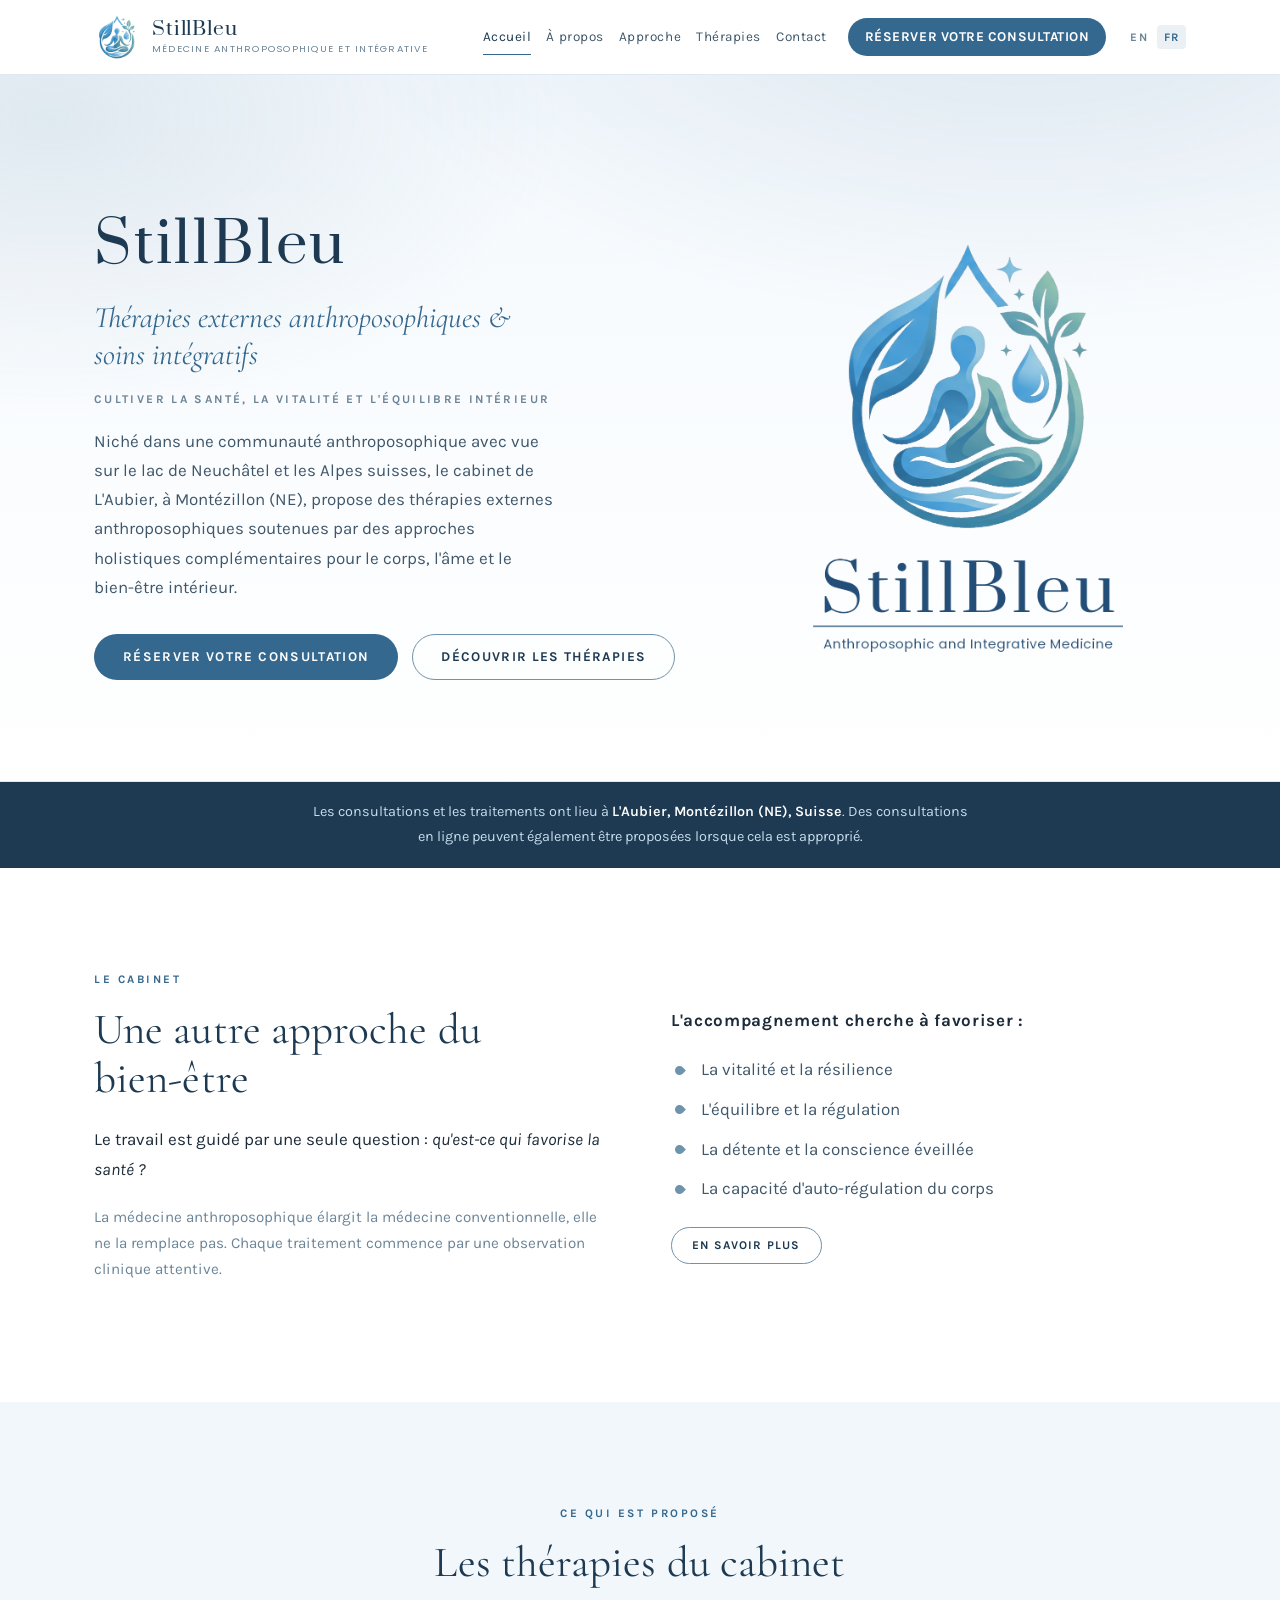
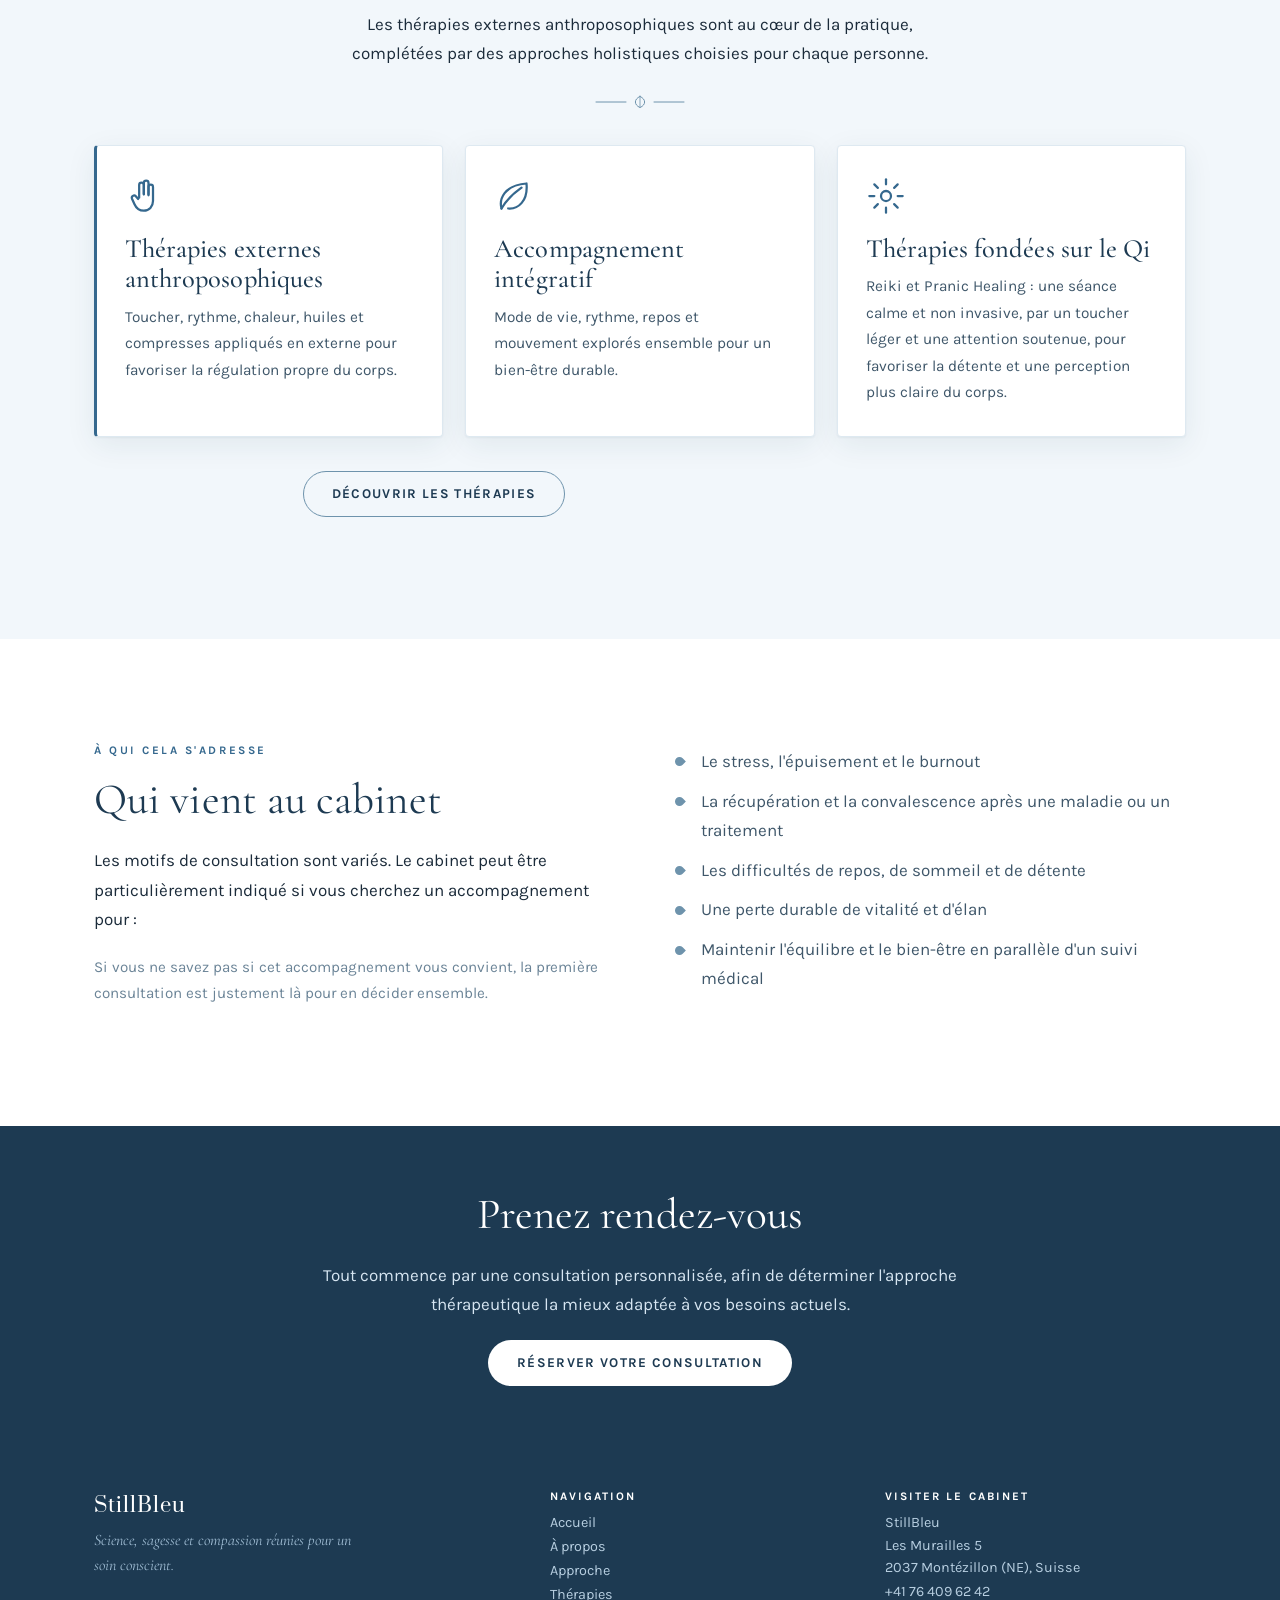
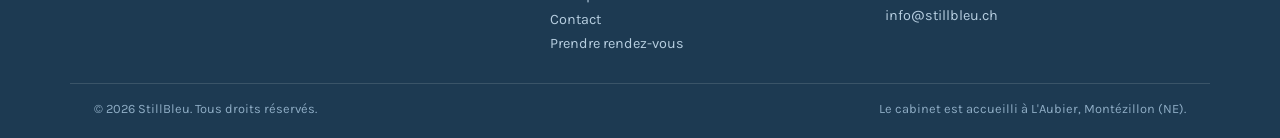
==== index.html @ 14e55d72 "StillBleu clinic website Static site for the practice at StillBleu, Montézillon (NE): plain HTML, on" ====
<!doctype html>
<html lang="en">
<head>
<meta charset="utf-8">
<meta name="viewport" content="width=device-width, initial-scale=1">
<title data-i18n="home.title">StillBleu — Anthroposophic and Integrative Medicine, L'Aubier</title>
<meta name="description" data-i18n-attr="content:home.desc" content="A clinic at L'Aubier, Montézillon (NE), offering anthroposophic external therapies complemented by selected holistic and integrative approaches to support balance, vitality and well-being.">
<meta name="theme-color" content="#1D3A52">
<meta property="og:title" content="StillBleu — Anthroposophic and Integrative Medicine, L'Aubier">
<meta property="og:description" content="A clinic at L'Aubier, Montézillon (NE), offering anthroposophic external therapies complemented by selected holistic and integrative approaches to support balance, vitality and well-being.">
<meta property="og:type" content="website">
<link rel="icon" href="assets/img/favicon-64.png" type="image/png">
<link rel="apple-touch-icon" href="assets/img/apple-touch-icon.png">
<link rel="preconnect" href="https://fonts.googleapis.com">
<link rel="preconnect" href="https://fonts.gstatic.com" crossorigin>
<link href="https://fonts.googleapis.com/css2?family=Prata&family=Poppins:wght@400;500&family=Cormorant+Garamond:ital,wght@0,300;0,400;0,500;0,600;1,400&family=Karla:wght@400;500;700&display=swap" rel="stylesheet">
<link rel="stylesheet" href="assets/css/style.css">
<script src="assets/js/i18n.js"></script>
<style>html.lang-pending body{visibility:hidden}</style>
<script>
(function(){var h=document.documentElement;h.classList.add('lang-pending');
setTimeout(function(){h.classList.remove('lang-pending');},700);})();
</script>
<noscript><style>.reveal{opacity:1;transform:none}html.lang-pending body{visibility:visible}</style></noscript>
</head>
<body>
<a class="skip" href="#main" data-i18n="skip">Skip to content</a>
<header class="site-header">
  <div class="wrap header-inner">
    <a class="brand" href="index.html">
      <img class="brand-mark logo" src="assets/img/logo-mark.png" width="52" height="52" alt="" loading="eager">
      <span class="brand-text">
        <span class="brand-name">StillBleu</span>
        <span class="brand-sub" data-i18n="brand.sub">Anthroposophic and Integrative Medicine</span>
      </span>
    </a>
    <button class="nav-toggle" type="button" aria-expanded="false" aria-controls="nav" aria-label="Menu">
      <svg class="" viewBox="0 0 24 24" fill="none" stroke="currentColor" stroke-width="1.35" stroke-linecap="round" stroke-linejoin="round" aria-hidden="true" width="22" height="22"><path d="M4 7h16"/><path d="M4 12h16"/><path d="M4 17h16"/></svg>
    </button>
    <nav class="nav" id="nav">
      <a href="index.html" aria-current="page" data-i18n="nav.home">Home</a><a href="about.html" data-i18n="nav.about">About</a><a href="approach.html" data-i18n="nav.approach">Approach</a><a href="therapies.html" data-i18n="nav.therapies">Therapies</a><a href="contact.html" data-i18n="nav.contact">Contact</a>
      <a class="btn btn-primary btn-sm header-cta" href="booking.html" data-i18n="cta.book">Book your consultation</a>
      <div class="langs"><button class="lang-btn" type="button" data-lang="en" aria-pressed="true">EN</button><button class="lang-btn" type="button" data-lang="fr" aria-pressed="false">FR</button></div>
    </nav>
  </div>
</header>
<main id="main">
<section class="hero">
  <div class="wrap hero-grid">
    <div>
      <h1>StillBleu</h1>
      <p class="hero-sub" data-i18n="hero.sub">Anthroposophic External Therapies & Integrative Healing</p>
      <p class="hero-tag" data-i18n="hero.tag">Cultivating health, vitality & inner balance</p>
      <p class="lead" data-i18n="hero.text">Nestled in an anthroposophic community with a view over Lake Neuchâtel and the Swiss Alps, the clinic at L'Aubier in Montézillon (NE) offers anthroposophic external therapies supported by complementary holistic approaches for body, mind and inner well-being.</p>
      <div class="hero-actions">
        <a class="btn btn-primary" href="booking.html" data-i18n="cta.book">Book your consultation</a>
        <a class="btn btn-ghost" href="therapies.html" data-i18n="cta.therapies">Explore the Therapies</a>
      </div>
    </div>
    <div><img class="hero-emblem" src="assets/img/logo-full.png" width="778" height="1009" alt="StillBleu — Anthroposophic and Integrative Medicine" loading="eager"></div>
  </div>
</section>

<div class="locbar"><div class="wrap"><p data-i18n="loc.text">Consultations and treatments take place at <strong>L'Aubier, Montézillon (NE), Switzerland</strong>. Online consultations may also be available where appropriate.</p></div></div>

<section>
  <div class="wrap split">
    <div>
      <p class="eyebrow" data-i18n="core.eyebrow">The practice</p>
      <h2 data-i18n="core.head">A Different Approach to Well-being</h2>
      <p data-i18n="core.lead">The practice is guided by a single question: <em>What supports health?</em></p>
      <p style="color:var(--ink-mute);font-size:.95rem" data-i18n="core.note">Anthroposophic medicine extends conventional medicine rather than replacing it. Every treatment begins from careful clinical observation.</p>
    </div>
    <div>
      <p style="font-weight:700;letter-spacing:.04em" data-i18n="core.sub">The work aims to support:</p>
      <ul class="ticklist" data-i18n-list="core.items"><li>Vitality and resilience</li><li>Balance and regulation</li><li>Relaxation and conscious awareness</li><li>The body's capacity for self-regulation</li></ul>
      <a class="btn btn-ghost btn-sm" href="approach.html" data-i18n="cta.more">Learn more</a>
    </div>
  </div>
</section>

<section class="sec-alt">
  <div class="wrap">
    <div class="center" style="max-width:640px;margin-inline:auto">
      <p class="eyebrow" data-i18n="serv.eyebrow">What is offered</p>
      <h2 data-i18n="serv.head">Therapies at the Clinic</h2>
      <p data-i18n="serv.lead">Anthroposophic external therapies form the heart of the practice, complemented by selected holistic modalities chosen to suit each person.</p>
      <svg class="leafrule" viewBox="0 0 92 16" fill="none" stroke="currentColor" stroke-width="1.35" stroke-linecap="round" stroke-linejoin="round" aria-hidden="true" ><path d="M2 8h30" stroke-width="1"/><path d="M60 8H90" stroke-width="1"/><path d="M46 2.4c3.2 1.5 4.6 3.6 4.6 5.6 0 2-1.4 4.1-4.6 5.6-3.2-1.5-4.6-3.6-4.6-5.6 0-2 1.4-4.1 4.6-5.6Z" stroke-width="1"/><path d="M46 3.2v9.6" stroke-width=".8"/></svg>
    </div>
    <div class="grid grid-3"><article class="card lead-card reveal">
        <svg class="card-icon" viewBox="0 0 24 24" fill="none" stroke="currentColor" stroke-width="1.35" stroke-linecap="round" stroke-linejoin="round" aria-hidden="true" ><path d="M8.5 13V5.4a1.4 1.4 0 0 1 2.8 0V11"/><path d="M11.3 11V4.2a1.4 1.4 0 0 1 2.8 0V11"/><path d="M14.1 11.6V6.6a1.35 1.35 0 0 1 2.7 0V15c0 3.3-2.3 5.8-5.5 5.8-3 0-4.6-1.7-5.6-3.9l-1.5-3.3a1.4 1.4 0 0 1 2.3-1.5l1.4 1.7"/></svg>
        <h3 data-i18n="serv.1.h">Anthroposophic External Therapies</h3>
        <p data-i18n="serv.1.p">Touch, rhythm, warmth, oils and compresses applied externally to support the body's own regulation.</p>
      </article><article class="card reveal">
        <svg class="card-icon" viewBox="0 0 24 24" fill="none" stroke="currentColor" stroke-width="1.35" stroke-linecap="round" stroke-linejoin="round" aria-hidden="true" ><path d="M4.5 19.5C3 14 6 5.5 19.5 4.5c1 10.5-5 15.5-11 15"/><path d="M4.5 19.5c3.5-6 7-9 12-12.5"/></svg>
        <h3 data-i18n="serv.6.h">Integrative Guidance</h3>
        <p data-i18n="serv.6.p">Lifestyle, rhythm, rest and movement explored together for sustainable well-being.</p>
      </article><article class="card reveal">
        <svg class="card-icon" viewBox="0 0 24 24" fill="none" stroke="currentColor" stroke-width="1.35" stroke-linecap="round" stroke-linejoin="round" aria-hidden="true" ><circle cx="12" cy="12" r="3"/><path d="M12 2v3"/><path d="M12 19v3"/><path d="M2 12h3"/><path d="M19 12h3"/><path d="m5 5 2.1 2.1"/><path d="m16.9 16.9 2.1 2.1"/><path d="m19 5-2.1 2.1"/><path d="m7.1 16.9-2.1 2.1"/></svg>
        <h3 data-i18n="serv.5.h">Qi-Based Therapies</h3>
        <p data-i18n="serv.5.p">Reiki and Pranic Healing: a quiet, non-invasive session using light touch and focused attention, to encourage relaxation and a clearer sense of the body.</p>
      </article></div>
    <p class="center" style="margin-top:34px"><a class="btn btn-ghost" href="therapies.html" data-i18n="cta.therapies">Explore the Therapies</a></p>
  </div>
</section>

<section>
  <div class="wrap split">
    <div>
      <p class="eyebrow" data-i18n="who.eyebrow">Who it is for</p>
      <h2 data-i18n="who.head">Who Comes to the Clinic</h2>
      <p data-i18n="who.lead">People arrive for many different reasons. The clinic may be particularly relevant if you are looking for support with:</p>
      <p style="color:var(--ink-mute);font-size:.95rem" data-i18n="who.note">If you are unsure whether this is the right place for you, a first consultation is where that question gets answered.</p>
    </div>
    <div><ul class="ticklist" data-i18n-list="who.items"><li>Stress, exhaustion and burnout</li><li>Recovery and convalescence after illness or treatment</li><li>Difficulty finding rest, sleep and relaxation</li><li>A lasting loss of vitality or drive</li><li>Keeping balance and well-being alongside ongoing medical care</li></ul></div>
  </div>
</section>

<section class="sec-deep">
  <div class="wrap narrow center">
    
    <h2 data-i18n="bcta.head">Book Your Appointment</h2>
    <p data-i18n="bcta.text">Begin with a personalized consultation to explore which therapeutic approach may best support your current needs.</p>
    <p style="margin-top:1.3rem;margin-bottom:0"><a class="btn btn-light" href="booking.html" data-i18n="cta.book">Book your consultation</a></p>
  </div>
</section>
</main>
<footer class="site-footer">
  <div class="wrap footer-grid">
    <div>
      <div class="footer-brand">StillBleu</div>
      <p class="footer-quote" data-i18n="foot.quote">Integrating science, wisdom and compassion for conscious care.</p>
    </div>
    <div>
      <h4 data-i18n="foot.nav">Navigation</h4>
      <ul><li><a href="index.html" data-i18n="nav.home">Home</a></li><li><a href="about.html" data-i18n="nav.about">About</a></li><li><a href="approach.html" data-i18n="nav.approach">Approach</a></li><li><a href="therapies.html" data-i18n="nav.therapies">Therapies</a></li><li><a href="contact.html" data-i18n="nav.contact">Contact</a></li><li><a href="booking.html" data-i18n="nav.book">Book an Appointment</a></li></ul>
    </div>
    <div>
      <h4 data-i18n="foot.visit">Visit the clinic</h4>
      <ul>
        <li data-i18n="foot.addr">StillBleu<br>Les Murailles 5<br>2037 Montézillon (NE), Switzerland</li>
        <li><a href="tel:+41764096242">+41 76 409 62 42</a></li>
        <li><a href="mailto:info@stillbleu.ch">info@stillbleu.ch</a></li>
      </ul>
    </div>
  </div>
  <div class="wrap footer-bottom">
    <span>© 2026 StillBleu. <span data-i18n="foot.rights">All rights reserved.</span></span>
    <span data-i18n="foot.hosted">The clinic is hosted at L'Aubier, Montézillon (NE).</span>
  </div>
</footer>

<script src="assets/js/main.js"></script>
</body>
</html>
---- assets/css/style.css ----
/* ==========================================================================
   StillBleu — Anthroposophic External Therapies, L'Aubier
   Static site stylesheet
   ========================================================================== */

:root {
  /* palette from the StillBleu logo: white ground, denim blue, navy */
  --bg:        #FFFFFF;
  --bg-alt:    #F2F7FB;
  --surface:   #FFFFFF;
  --ink:       #1B2B3A;
  --ink-soft:  #3F576A;
  --ink-mute:  #6B8497;
  --green:     #35688E;
  --green-dk:  #1D3A52;
  --sage:      #6E93AC;
  --sage-lt:   #D3E1EB;
  --terra:     #35688E;
  --terra-lt:  #CBDDEA;
  --gold:      #4F87B0;
  --line:      #DEE9F1;

  --wordmark: "Prata", "Cormorant Garamond", Georgia, serif;
  --brandsans: "Poppins", "Karla", -apple-system, "Segoe UI", Helvetica, Arial, sans-serif;
  --serif: "Cormorant Garamond", "Iowan Old Style", Georgia, "Times New Roman", serif;
  --sans:  "Karla", -apple-system, BlinkMacSystemFont, "Segoe UI", Helvetica, Arial, sans-serif;

  --wrap: 1140px;
  --narrow: 760px;
  --r: 4px;
  --shadow: 0 1px 2px rgba(29,58,82,.05), 0 8px 30px rgba(29,58,82,.08);
}

*, *::before, *::after { box-sizing: border-box; }

html { scroll-behavior: smooth; -webkit-text-size-adjust: 100%; }

body {
  margin: 0;
  background: var(--bg);
  color: var(--ink);
  font-family: var(--sans);
  font-size: 17px;
  line-height: 1.72;
  font-weight: 400;
  -webkit-font-smoothing: antialiased;
}

img, svg { max-width: 100%; height: auto; display: block; }

a { color: var(--green); text-decoration-color: var(--sage-lt); text-underline-offset: 3px; }
a:hover { color: var(--terra); }

h1, h2, h3, h4 {
  font-family: var(--serif);
  font-weight: 500;
  color: var(--green-dk);
  line-height: 1.15;
  margin: 0 0 .5em;
  letter-spacing: .002em;
}
h1 { font-size: clamp(2.6rem, 6vw, 4.2rem); font-weight: 400; }
h2 { font-size: clamp(1.9rem, 3.6vw, 2.7rem); font-weight: 400; }
h3 { font-size: clamp(1.35rem, 2.2vw, 1.65rem); }
h4 { font-size: 1.15rem; }
p  { margin: 0 0 1.15em; max-width: 68ch; }

.wrap   { width: 100%; max-width: var(--wrap); margin-inline: auto; padding-inline: 24px; }
.narrow { max-width: var(--narrow); }
.center { text-align: center; }
.center p, .center h2, .center h1 { margin-inline: auto; }

section { padding: clamp(56px, 8vw, 104px) 0; }
.sec-alt  { background: var(--bg-alt); }
.sec-deep { background: #1D3A52; color: #D7E6F2; padding: clamp(40px, 5vw, 64px) 0; }
.sec-deep .btn-light { color: var(--green-dk); }
.sec-deep .btn-light:hover { color: var(--green-dk); }
.sec-deep h2, .sec-deep h3 { color: #FFFFFF; }
.sec-deep a { color: var(--terra-lt); }

/* ---------- eyebrow + divider ---------------------------------------- */
.eyebrow {
  font-family: var(--sans);
  font-size: .72rem;
  letter-spacing: .22em;
  text-transform: uppercase;
  color: var(--terra);
  font-weight: 700;
  margin: 0 0 .9rem;
}
.sec-deep .eyebrow { color: var(--terra-lt); }

/* the medical role line under the name on the About page */
.about-role {
  font-family: var(--sans);
  font-size: .82rem;
  letter-spacing: .14em;
  text-transform: uppercase;
  color: var(--gold);
  font-weight: 700;
  margin: 0 0 1.4rem;
}

.leafrule { display: block; width: 92px; margin: 1.6rem auto 2.2rem; color: var(--sage); }
.leafrule.left { margin-inline: 0; }

/* ---------- header ---------------------------------------------------- */
.site-header {
  position: sticky; top: 0; z-index: 60;
  background: rgba(255,255,255,.93);
  backdrop-filter: saturate(150%) blur(10px);
  border-bottom: 1px solid var(--line);
}
.header-inner {
  display: flex; align-items: center; gap: 20px;
  min-height: 74px;
}
.brand { display: flex; align-items: center; gap: 12px; text-decoration: none; margin-right: auto; }
.brand-mark { width: 46px; height: 46px; flex: none; }
.brand-text  { display: flex; flex-direction: column; line-height: 1.1; }
.brand-name  { font-family: var(--wordmark); font-size: 1.2rem; font-weight: 400;
               letter-spacing: .045em; color: var(--green-dk); }
.brand-sub   { font-family: var(--brandsans); font-size: .6rem; letter-spacing: .13em; text-transform: uppercase; color: var(--ink-mute); margin-top: 4px; }

.nav { display: flex; align-items: center; gap: 15px; }
.nav a {
  font-size: .87rem; letter-spacing: .04em; color: var(--ink-soft);
  text-decoration: none; padding: 6px 0; position: relative;
}
.nav a::after {
  content: ""; position: absolute; left: 0; right: 0; bottom: 0; height: 1px;
  background: var(--terra); transform: scaleX(0); transition: transform .25s ease;
}
.nav a:hover::after, .nav a[aria-current="page"]::after { transform: scaleX(1); }
.nav a[aria-current="page"] { color: var(--green-dk); }

.langs { display: flex; align-items: center; gap: 2px; margin-left: 4px; }
.lang-btn {
  border: 0; background: none; cursor: pointer;
  font-family: var(--sans); font-size: .72rem; letter-spacing: .1em; font-weight: 700;
  color: var(--ink-mute); padding: 5px 7px; border-radius: var(--r);
}
.lang-btn:hover { color: var(--green); background: var(--bg-alt); }
.lang-btn[aria-pressed="true"] { color: var(--terra); background: rgba(53,104,142,.10); }

.nav-toggle {
  display: none; border: 1px solid var(--line); background: var(--surface);
  border-radius: var(--r); padding: 9px 11px; cursor: pointer; color: var(--green-dk);
}

/* ---------- buttons --------------------------------------------------- */
.btn {
  white-space: nowrap;
  display: inline-flex; align-items: center; justify-content: center; gap: 9px;
  font-family: var(--sans); font-size: .84rem; font-weight: 700;
  letter-spacing: .1em; text-transform: uppercase;
  padding: 14px 28px; border-radius: 999px; border: 1px solid transparent;
  text-decoration: none; cursor: pointer; transition: all .22s ease; line-height: 1.2;
}
.btn-primary { background: var(--terra); color: #FFFFFF; }
.btn-primary:hover { background: #2A5474; color: #fff; transform: translateY(-1px); }
.btn-ghost { border-color: var(--sage); color: var(--green-dk); background: transparent; }
.btn-ghost:hover { background: var(--sage-lt); color: var(--green-dk); }
.btn-light { background: #FFFFFF; color: var(--green-dk); }
.btn-light:hover { background: #E3EEF6; }
.btn-sm { padding: 10px 20px; font-size: .74rem; }
.header-cta { margin-left: 4px; padding: 10px 17px; font-size: .7rem; letter-spacing: .07em; }

/* ---------- hero ------------------------------------------------------ */
.hero {
  position: relative; overflow: hidden;
  padding: clamp(70px, 11vw, 140px) 0 clamp(56px, 8vw, 104px);
  background:
    radial-gradient(1080px 540px at 80% -14%, rgba(53,104,142,.13), transparent 64%),
    radial-gradient(820px 480px at 4% 6%,    rgba(110,147,172,.16), transparent 62%),
    linear-gradient(180deg, #F4F9FD 0%, var(--bg) 100%);
}
.hero::after {
  content: ""; position: absolute; inset: auto 0 0 0; height: 1px; background: var(--line);
}
.hero-grid { display: grid; grid-template-columns: 1.15fr .85fr; gap: clamp(28px, 5vw, 64px); align-items: center; }
.hero h1 {
  font-family: var(--wordmark); font-weight: 400;
  font-size: clamp(2.2rem, 5vw, 3.5rem); letter-spacing: .05em;
  line-height: 1.1; margin-bottom: .42em;
}
.hero-sub {
  font-family: var(--serif); font-size: clamp(1.3rem, 2.5vw, 1.85rem);
  color: var(--terra); font-style: italic; margin: 0 0 .5em; max-width: 32ch; line-height: 1.25;
}
.hero-tag {
  font-size: .74rem; letter-spacing: .2em; text-transform: uppercase;
  color: var(--ink-mute); font-weight: 700; margin-bottom: 1.5em;
}
.hero p.lead { font-size: 1.06rem; color: var(--ink-soft); max-width: 46ch; }
.hero-actions { display: flex; flex-wrap: wrap; gap: 14px; margin-top: 2rem; }
.hero-art { color: var(--sage); opacity: .95; }

.locbar {
  background: var(--green-dk); color: #C7DCEC;
  font-size: .9rem; text-align: center; padding: 18px 0;
}
.locbar p { margin: 0; max-width: 74ch; margin-inline: auto; }
.locbar strong { color: #fff; font-weight: 600; }

/* ---------- lists ----------------------------------------------------- */
.ticklist { list-style: none; padding: 0; margin: 0 0 1.4em; max-width: 62ch; }
.ticklist li {
  position: relative; padding-left: 30px; margin-bottom: .62em; color: var(--ink-soft);
}
.ticklist li::before {
  content: ""; position: absolute; left: 4px; top: .62em;
  width: 9px; height: 9px; border-radius: 50% 0 50% 50%;
  background: var(--sage); transform: rotate(45deg);
}
.sec-deep .ticklist li { color: #C7DCEC; }
.sec-deep .ticklist li::before { background: var(--terra-lt); }

.ticklist.two { max-width: none; columns: 2; column-gap: 44px; }
@media (max-width: 700px) { .ticklist.two { columns: 1; } }

/* ---------- cards ----------------------------------------------------- */
.grid { display: grid; gap: 22px; }
.grid-3 { grid-template-columns: repeat(3, 1fr); }
.grid-2 { grid-template-columns: repeat(2, 1fr); }
@media (max-width: 900px) { .grid-3 { grid-template-columns: repeat(2, 1fr); } }
@media (max-width: 640px) { .grid-3, .grid-2 { grid-template-columns: 1fr; } }

.card {
  background: var(--surface); border: 1px solid var(--line); border-radius: var(--r);
  padding: 30px 28px; box-shadow: var(--shadow); transition: transform .22s ease, box-shadow .22s ease;
}
.card:hover { transform: translateY(-3px); box-shadow: 0 2px 4px rgba(29,58,82,.05), 0 16px 40px rgba(29,58,82,.10); }
.card h3 { margin-bottom: .35em; }
.card p { font-size: .96rem; color: var(--ink-soft); margin-bottom: 0; }
.card-icon { width: 40px; height: 40px; color: var(--terra); margin-bottom: 18px; }
.card.lead-card { border-left: 3px solid var(--green); }

/* ---------- feature block (therapies) --------------------------------- */
.feature {
  background: var(--surface); border: 1px solid var(--line); border-radius: var(--r);
  padding: clamp(28px, 4vw, 52px); box-shadow: var(--shadow);
}
.feature + .feature { margin-top: 22px; }
.feature-head { display: flex; align-items: flex-start; gap: 18px; margin-bottom: .4em; }
.feature-head svg { width: 34px; height: 34px; flex: none; color: var(--terra); margin-top: 4px; }

.pill-row { display: flex; flex-wrap: wrap; gap: 9px; margin: 1.3rem 0 0; padding: 0; list-style: none; }
.pill-row li {
  font-size: .82rem; letter-spacing: .03em; color: var(--green-dk);
  background: var(--bg-alt); border: 1px solid var(--line);
  padding: 7px 15px; border-radius: 999px;
}

/* ---------- quote ------------------------------------------------------ */
.quote {
  font-family: var(--serif); font-size: clamp(1.4rem, 2.7vw, 2rem); font-style: italic;
  color: var(--green-dk); line-height: 1.4; border-left: 2px solid var(--terra);
  padding: .3em 0 .3em 1.1em; margin: 2.2rem 0; max-width: 34ch;
}
.sec-deep .quote { color: #EAF3FA; border-color: var(--terra-lt); }

/* ---------- definition table ------------------------------------------ */
.dl { border-top: 1px solid var(--line); margin: 1.5rem 0 0; }
.dl-row {
  display: grid; grid-template-columns: 220px 1fr; gap: 16px;
  padding: 15px 0; border-bottom: 1px solid var(--line);
}
.dl-row dt { font-weight: 700; font-size: .85rem; letter-spacing: .07em; text-transform: uppercase; color: var(--green); }
.dl-row dd { margin: 0; color: var(--ink-soft); }
@media (max-width: 620px) { .dl-row { grid-template-columns: 1fr; gap: 4px; } }
/* rows whose value is a list need the whole width */
.dl-row.dl-wide { grid-template-columns: 1fr; gap: 6px; }

.todo {
  display: inline-block; background: #F8EED6; border: 1px dashed #C6A263;
  color: #85601F; font-size: .8rem; font-weight: 700; letter-spacing: .04em;
  padding: 2px 9px; border-radius: 3px;
}

/* ---------- steps ------------------------------------------------------ */
.steps { list-style: none; counter-reset: s; padding: 0; margin: 1.4rem 0 0; }
.steps li {
  counter-increment: s; position: relative; padding-left: 56px; margin-bottom: 1.15em;
  color: var(--ink-soft);
}
.steps li::before {
  content: counter(s); position: absolute; left: 0; top: -2px;
  width: 36px; height: 36px; border-radius: 50%;
  background: var(--sage-lt); color: var(--green-dk);
  font-family: var(--serif); font-size: 1.15rem;
  display: flex; align-items: center; justify-content: center;
}

/* ---------- form ------------------------------------------------------- */
.formcard {
  background: var(--surface); border: 1px solid var(--line); border-radius: var(--r);
  padding: clamp(26px, 4vw, 48px); box-shadow: var(--shadow);
}
.field { margin-bottom: 20px; }
.field-row { display: grid; grid-template-columns: 1fr 1fr; gap: 20px; }
@media (max-width: 620px) { .field-row { grid-template-columns: 1fr; gap: 0; } }
label {
  display: block; font-size: .78rem; font-weight: 700; letter-spacing: .09em;
  text-transform: uppercase; color: var(--green); margin-bottom: 7px;
}
input[type=text], input[type=email], input[type=tel], input[type=date], input[type=time],
select, textarea {
  width: 100%; font-family: var(--sans); font-size: 1rem; color: var(--ink);
  background: var(--bg); border: 1px solid var(--line); border-radius: var(--r);
  padding: 12px 14px; transition: border-color .18s ease, box-shadow .18s ease;
}
input:focus, select:focus, textarea:focus {
  outline: none; border-color: var(--sage);
  box-shadow: 0 0 0 3px rgba(53,104,142,.22); background: #fff;
}
textarea { min-height: 130px; resize: vertical; }
.check { display: flex; gap: 11px; align-items: flex-start; margin: 22px 0; }
.check input { margin-top: 5px; width: 17px; height: 17px; accent-color: var(--terra); flex: none; }
.check label { text-transform: none; letter-spacing: 0; font-weight: 400; font-size: .93rem; color: var(--ink-soft); margin: 0; }
.formnote {
  font-size: .88rem; color: var(--ink-mute); background: var(--bg-alt);
  border-left: 2px solid var(--sage); padding: 12px 16px; margin: 0 0 26px;
}

/* ---------- contact ---------------------------------------------------- */
.contact-grid { display: grid; grid-template-columns: 1fr 1fr; gap: clamp(28px, 5vw, 60px); align-items: start; }
@media (max-width: 860px) { .contact-grid { grid-template-columns: 1fr; } }
.contact-list { list-style: none; padding: 0; margin: 0 0 2rem; }
.contact-list li { display: flex; gap: 15px; align-items: flex-start; margin-bottom: 1.1em; }
.contact-list svg { width: 21px; height: 21px; color: var(--terra); flex: none; margin-top: 4px; }
.contact-list a { text-decoration: none; }
.map { border: 1px solid var(--line); border-radius: var(--r); overflow: hidden; box-shadow: var(--shadow); }
.map iframe { display: block; width: 100%; height: 380px; border: 0; }

/* ---------- approach diagram ------------------------------------------ */
.diagram { position: relative; width: min(460px, 88vw); aspect-ratio: 1; margin: 2.4rem auto 1.6rem; }
.ring {
  position: absolute; border-radius: 50%;
  display: flex; flex-direction: column; align-items: center; text-align: center;
}
.ring-outer { inset: 0;   background: #fff;          border: 1px solid var(--sage);  justify-content: flex-start; padding-top: 4.5%; }
.ring-mid   { inset: 14%; background: var(--bg-alt); border: 1px solid var(--line);  justify-content: flex-start; padding: 5% 8% 0; }
.ring-core  { inset: 28%; background: var(--green-dk); color: #fff; justify-content: center; padding: 0 8%; }
.ring-label {
  font-family: var(--sans); font-weight: 700; text-transform: uppercase;
  font-size: clamp(.55rem, 1.6vw, .7rem); letter-spacing: .13em; line-height: 1.5;
}
.ring-outer > .ring-label { color: var(--green); }
.ring-mid   > .ring-label { color: var(--ink-mute); }
.ring-core  > span { font-family: var(--serif); font-size: clamp(.82rem, 2.1vw, 1.02rem); line-height: 1.28; }
.diagram-note { max-width: 56ch; margin-inline: auto; color: var(--ink-soft); }

/* ---------- footer ----------------------------------------------------- */
.site-footer { background: var(--green-dk); color: #B7CEE0; padding: 40px 0 20px; font-size: .9rem; line-height: 1.55; }
.footer-grid { display: grid; grid-template-columns: 1.4fr 1fr 1fr; gap: 34px; }
@media (max-width: 760px) { .footer-grid { grid-template-columns: 1fr; gap: 22px; } }
.site-footer h4 {
  color: #FFFFFF; font-family: var(--sans); font-size: .72rem; font-weight: 700;
  letter-spacing: .18em; text-transform: uppercase; margin-bottom: .75em;
}
.site-footer a { color: #B7CEE0; text-decoration: none; }
.site-footer a:hover { color: #fff; }
.site-footer ul { list-style: none; padding: 0; margin: 0; }
.site-footer li { margin-bottom: .12em; }
.footer-brand { font-family: var(--wordmark); font-size: 1.26rem; letter-spacing: .05em;
                color: #FFFFFF; margin-bottom: .3em; }
.footer-quote { font-family: var(--serif); font-style: italic; font-size: 1rem; color: #9DBAD1; max-width: 40ch; margin: 0; }
.footer-bottom {
  border-top: 1px solid rgba(255,255,255,.13); margin-top: 26px; padding-top: 15px;
  display: flex; flex-wrap: wrap; gap: 12px; justify-content: space-between;
  font-size: .8rem; color: #8FADC5;
}

/* ---------- page head -------------------------------------------------- */
.pagehead {
  padding: clamp(48px, 7vw, 92px) 0 clamp(34px, 5vw, 58px);
  background:
    radial-gradient(760px 320px at 84% -30%, rgba(53,104,142,.11), transparent 62%),
    radial-gradient(560px 280px at 2% -10%, rgba(110,147,172,.15), transparent 60%),
    linear-gradient(180deg, #F4F9FD, var(--bg));
  border-bottom: 1px solid var(--line);
}
.pagehead p.lead { font-size: 1.08rem; color: var(--ink-soft); max-width: 58ch; }

/* ---------- misc ------------------------------------------------------- */
.skip {
  position: absolute; left: -9999px; top: 0; background: var(--green-dk); color: #fff;
  padding: 10px 18px; z-index: 100;
}
.skip:focus { left: 12px; top: 12px; }

.split { display: grid; grid-template-columns: 1fr 1fr; gap: clamp(28px, 5vw, 62px); align-items: center; }
@media (max-width: 860px) { .split { grid-template-columns: 1fr; } }

.stack > * + * { margin-top: 22px; }

/* ---------- mobile nav -------------------------------------------------- */
@media (max-width: 1180px) {
  .nav-toggle { display: block; order: 3; }
  .nav {
    position: fixed; inset: 74px 0 auto 0; flex-direction: column; align-items: stretch;
    gap: 0; background: var(--bg); border-bottom: 1px solid var(--line);
    padding: 10px 24px 26px; box-shadow: 0 20px 40px rgba(29,58,82,.12);
    transform: translateY(-8px); opacity: 0; pointer-events: none; transition: all .2s ease;
    max-height: calc(100vh - 74px); overflow-y: auto;
  }
  .nav.open { transform: none; opacity: 1; pointer-events: auto; }
  .nav a { padding: 13px 0; border-bottom: 1px solid var(--line); font-size: 1rem; }
  .nav a::after { display: none; }
  .nav .btn { margin-top: 18px; }
  .langs { margin: 16px 0 0; }
}

@media (max-width: 860px) {
  .hero-grid { grid-template-columns: 1fr; }
  .hero-art { display: none; }
}

@media (prefers-reduced-motion: reduce) {
  * { animation: none !important; transition: none !important; scroll-behavior: auto !important; }
}

/* fade-in on scroll */
.reveal { opacity: 0; transform: translateY(14px); transition: opacity .7s ease, transform .7s ease; }
.reveal.in { opacity: 1; transform: none; }
@media (prefers-reduced-motion: reduce) { .reveal { opacity: 1; transform: none; } }

/* note with an inline TO FILL badge */
.fillnote { display: flex; align-items: flex-start; gap: 10px; margin-top: 1.5rem;
            font-size: .9rem; color: var(--ink-mute); }
.fillnote .todo { flex: none; }
.contact-grid { align-items: start; }

/* ---------- Calendly ---------------------------------------------------- */
.calwrap {
  background: var(--surface); border: 1px solid var(--line); border-radius: var(--r);
  box-shadow: var(--shadow); overflow: hidden; margin-top: 1.4rem;
}
.cal-placeholder {
  display: flex; flex-direction: column; align-items: center; justify-content: center;
  gap: 14px; text-align: center; min-height: 300px; padding: 48px 28px;
  background: repeating-linear-gradient(135deg, var(--bg) 0 12px, var(--bg-alt) 12px 24px);
  color: var(--ink-mute);
}
.cal-placeholder svg { width: 40px; height: 40px; color: var(--sage); }
.cal-placeholder code {
  font-size: .82rem; background: #fff; border: 1px solid var(--line);
  padding: 4px 9px; border-radius: 3px; color: var(--green);
}

.nav .btn, .header-cta { flex: 0 0 auto; }
.fillnote code { background:#fff; border:1px solid var(--line); padding:1px 5px;
                 border-radius:3px; font-size:.85em; color:var(--green); }

/* the header CTA is an <a> inside .nav — needs to beat `.nav a` */
.nav a.btn.header-cta { padding: 10px 16px; margin-left: 6px; }
@media (max-width: 1180px) { .nav a.btn.header-cta { padding: 13px 22px; } }

.nav a { white-space: nowrap; }
.brand-sub { white-space: nowrap; }

.nav a { font-size: .845rem; }
.langs { margin-left: 2px; }

/* ---------- emblem (from the CV) --------------------------------------- */
.emblem { display: block; }
.hero-emblem { width: min(330px, 78%); height: auto; margin-inline: auto; }

/* portrait — About page */
.portrait { margin: 0 0 1.8rem; }
.portrait img {
  display: block; width: 100%; height: auto; border-radius: var(--r);
  box-shadow: var(--shadow); background: var(--bg-alt);
}
.portrait figcaption {
  margin-top: .7rem; font-size: .84rem; letter-spacing: .04em;
  color: var(--ink-mute);
}

/* fees & cancellation tiers */
.fee-list { list-style: none; margin: .5rem 0 0; padding: 0; }
.fee-list li {
  display: flex; flex-wrap: wrap; gap: .4rem 1rem;
  justify-content: space-between; align-items: baseline;
  padding: .45rem 0; border-bottom: 1px dotted var(--line);
}
.fee-list li:last-child { border-bottom: 0; padding-bottom: 0; }
.fee-list li > span { color: var(--ink-soft); }
.fee-list li > b { color: var(--green-dk); white-space: nowrap; font-weight: 700; }
.epigraph {
  font-family: var(--serif); font-style: italic; font-size: 1.16rem;
  color: var(--green); margin: 0 0 1.4em; max-width: 40ch;
}
.center .epigraph { margin-inline: auto; }

/* `.nav a` outranks `.btn-primary` — restate the CTA's colour */
.nav a.btn.header-cta { color: #FFFFFF; }
.nav a.btn.header-cta:hover { color: #FFFFFF; background: #2A5474; }

/* small screens: keep room for the menu button */
.brand { min-width: 0; }
@media (max-width: 640px) {
  .brand-sub  { display: none; }
  .brand-name { font-size: 1.06rem; letter-spacing: .04em; }
  .brand-mark { width: 40px; height: 45px; }
}
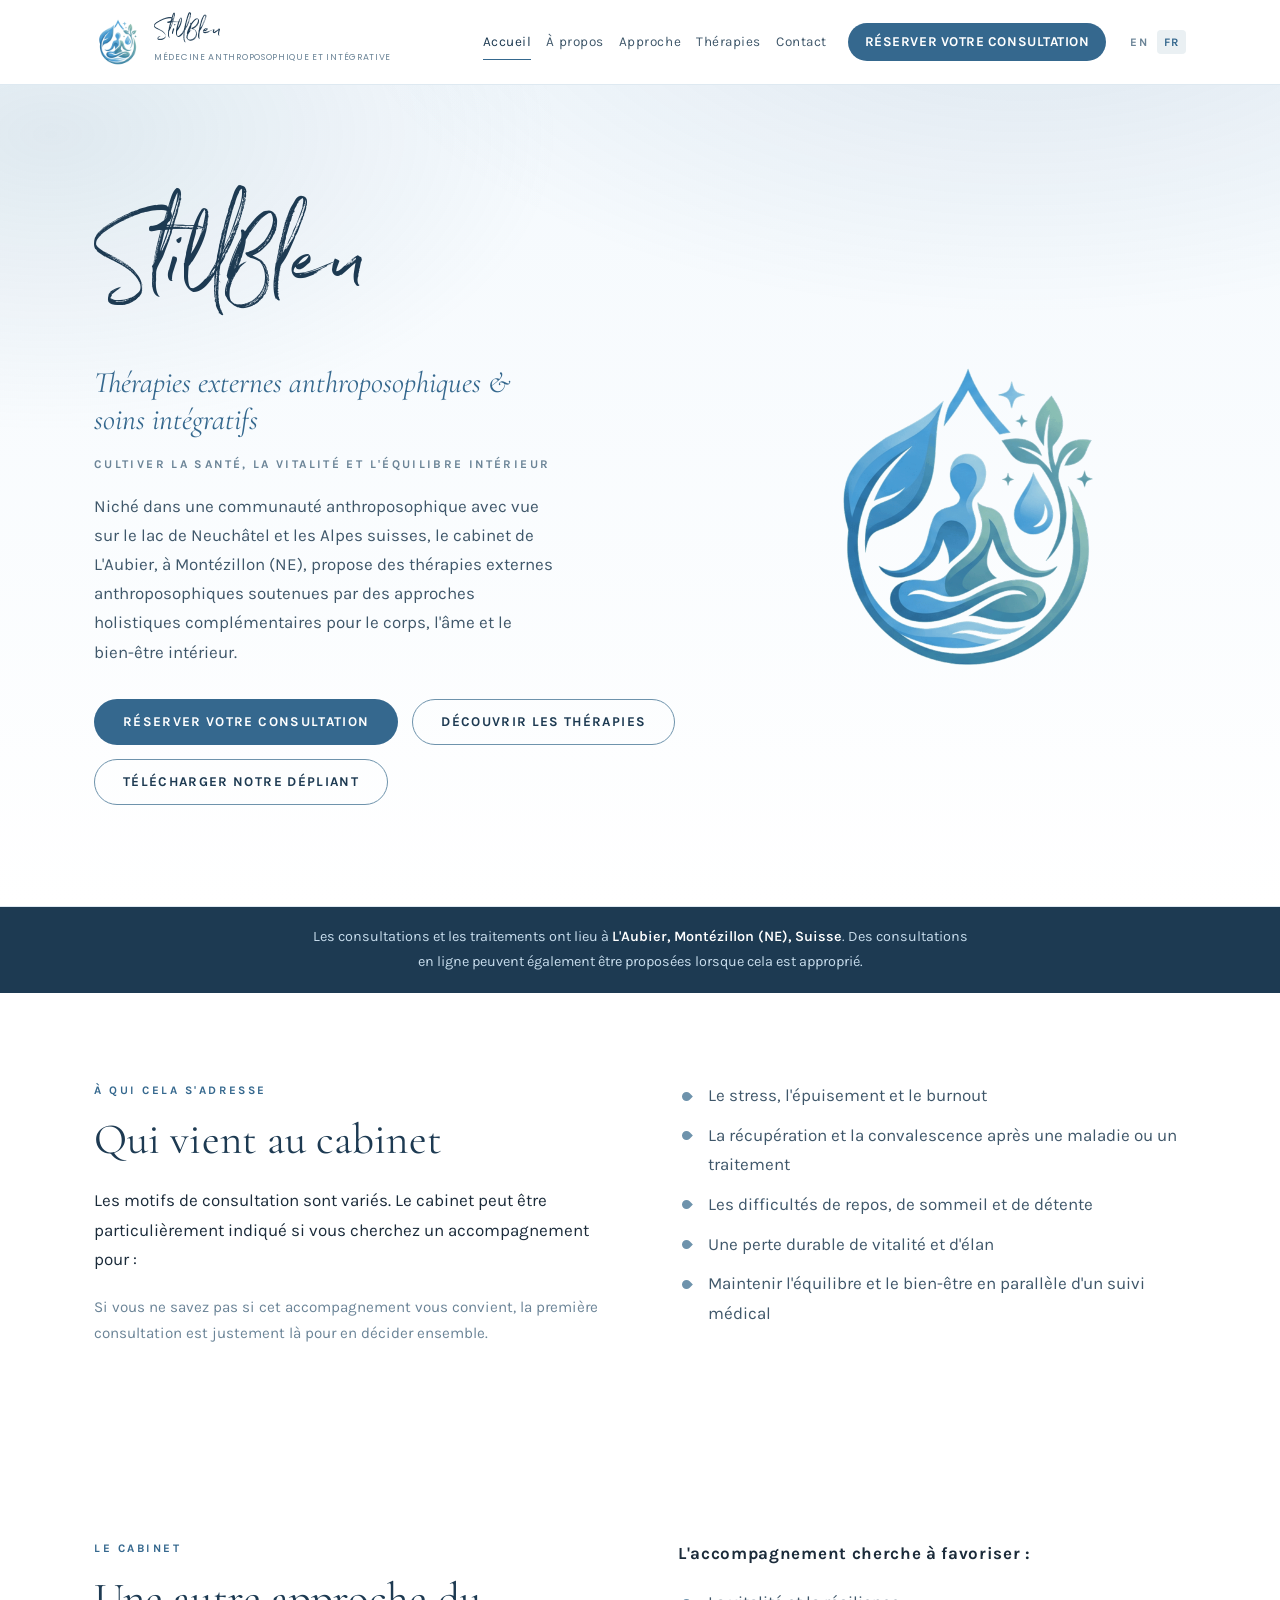
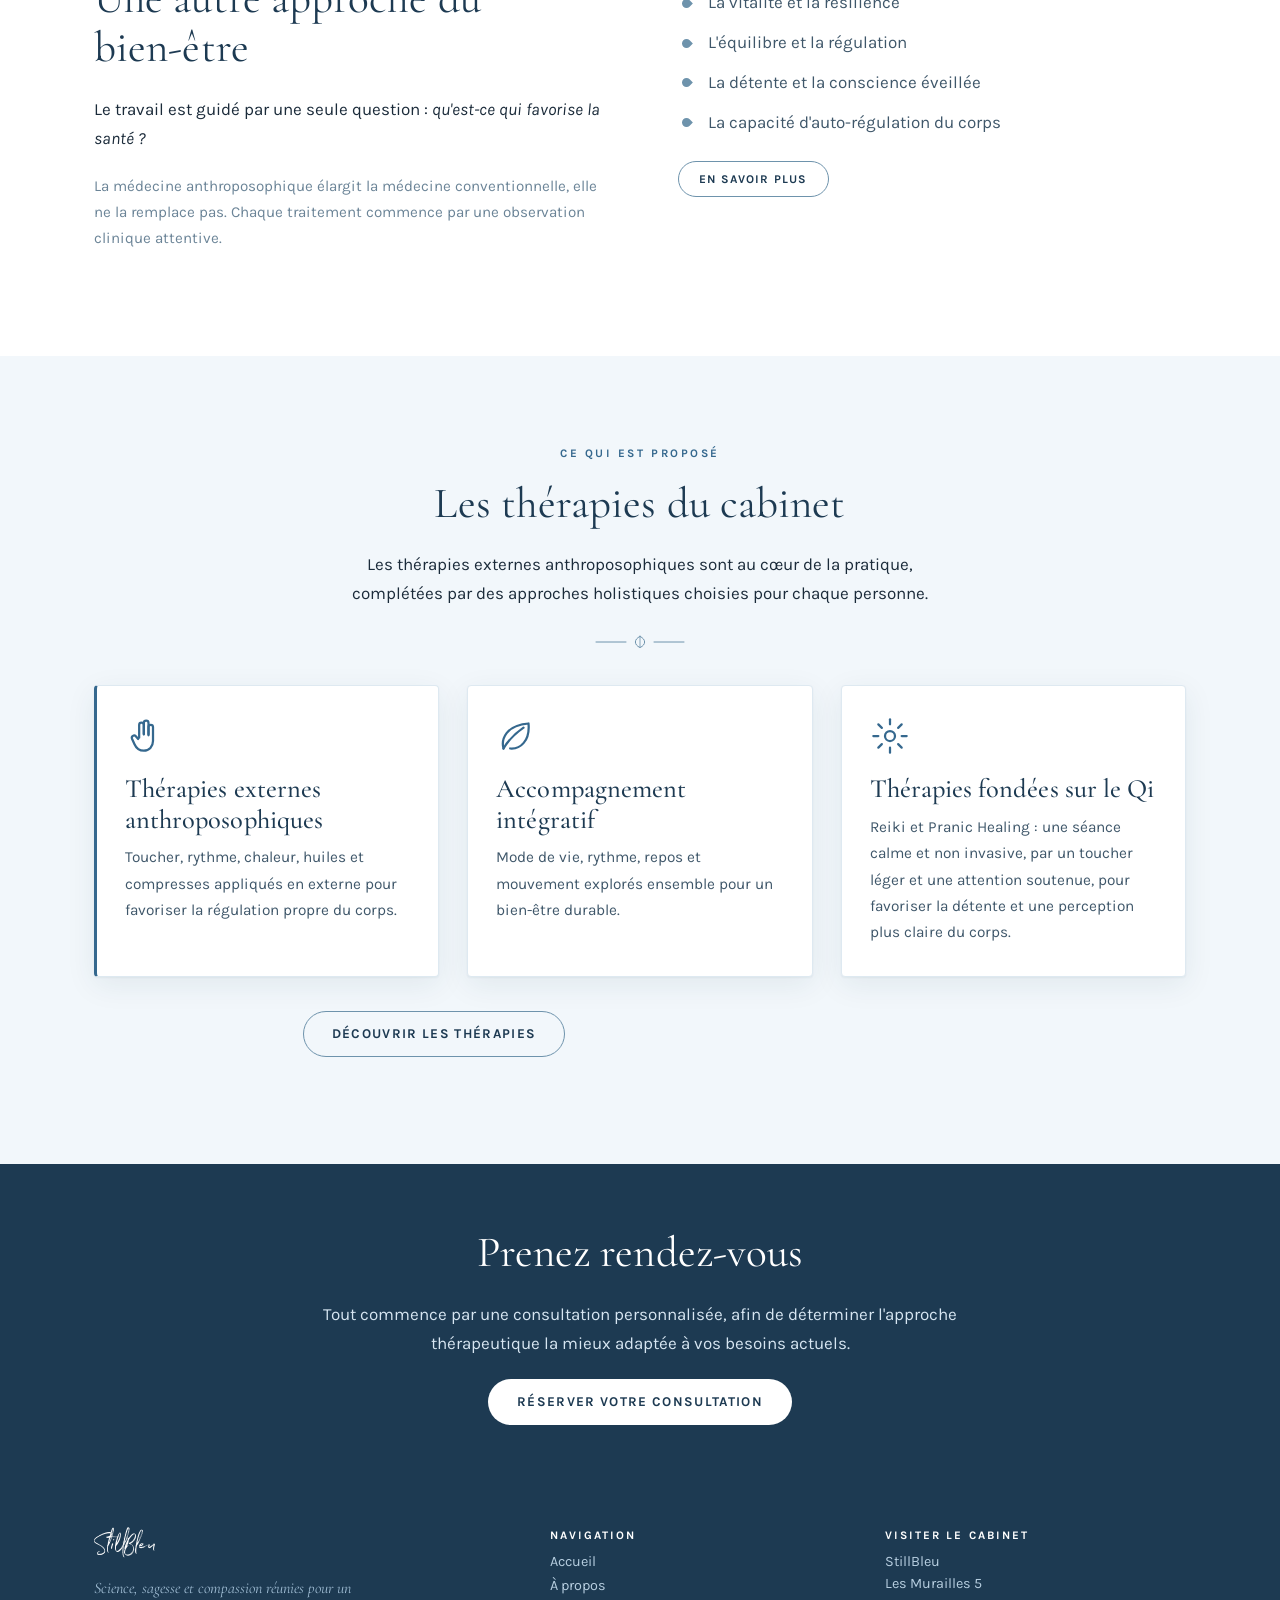
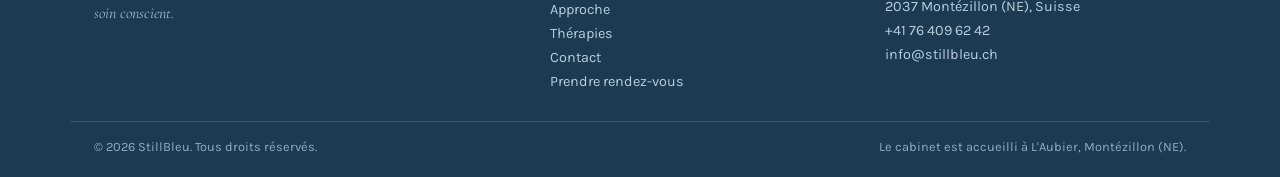
==== commit f7bb29ef: "update website" ====
--- a/index.html
+++ b/index.html
@@ -14,8 +14,8 @@
 <link rel="preconnect" href="https://fonts.googleapis.com">
 <link rel="preconnect" href="https://fonts.gstatic.com" crossorigin>
 <link href="https://fonts.googleapis.com/css2?family=Prata&family=Poppins:wght@400;500&family=Cormorant+Garamond:ital,wght@0,300;0,400;0,500;0,600;1,400&family=Karla:wght@400;500;700&display=swap" rel="stylesheet">
-<link rel="stylesheet" href="assets/css/style.css">
-<script src="assets/js/i18n.js"></script>
+<link rel="stylesheet" href="assets/css/style.css?v=3">
+<script src="assets/js/i18n.js?v=2"></script>
 <style>html.lang-pending body{visibility:hidden}</style>
 <script>
 (function(){var h=document.documentElement;h.classList.add('lang-pending');
@@ -55,13 +55,26 @@
       <div class="hero-actions">
         <a class="btn btn-primary" href="booking.html" data-i18n="cta.book">Book your consultation</a>
         <a class="btn btn-ghost" href="therapies.html" data-i18n="cta.therapies">Explore the Therapies</a>
+        <a class="btn btn-ghost" href="assets/flyers/stillbleu-flyer-en.pdf" download data-i18n="flyer.download" data-i18n-attr="href:flyer.file">Download our flyer</a>
       </div>
     </div>
-    <div><img class="hero-emblem" src="assets/img/logo-full.png" width="778" height="1009" alt="StillBleu — Anthroposophic and Integrative Medicine" loading="eager"></div>
+    <div><img class="hero-emblem" src="assets/img/logo-mark-gentle.gif" width="264" height="264" alt="" loading="eager"></div>
   </div>
 </section>
 
 <div class="locbar"><div class="wrap"><p data-i18n="loc.text">Consultations and treatments take place at <strong>L'Aubier, Montézillon (NE), Switzerland</strong>. Online consultations may also be available where appropriate.</p></div></div>
+
+<section>
+  <div class="wrap split">
+    <div>
+      <p class="eyebrow" data-i18n="who.eyebrow">Who it is for</p>
+      <h2 data-i18n="who.head">Who Comes to the Clinic</h2>
+      <p data-i18n="who.lead">People arrive for many different reasons. The clinic may be particularly relevant if you are looking for support with:</p>
+      <p style="color:var(--ink-mute);font-size:.95rem" data-i18n="who.note">If you are unsure whether this is the right place for you, a first consultation is where that question gets answered.</p>
+    </div>
+    <div><ul class="ticklist" data-i18n-list="who.items"><li>Stress, exhaustion and burnout</li><li>Recovery and convalescence after illness or treatment</li><li>Difficulty finding rest, sleep and relaxation</li><li>A lasting loss of vitality or drive</li><li>Keeping balance and well-being alongside ongoing medical care</li></ul></div>
+  </div>
+</section>
 
 <section>
   <div class="wrap split">
@@ -104,18 +117,6 @@
   </div>
 </section>
 
-<section>
-  <div class="wrap split">
-    <div>
-      <p class="eyebrow" data-i18n="who.eyebrow">Who it is for</p>
-      <h2 data-i18n="who.head">Who Comes to the Clinic</h2>
-      <p data-i18n="who.lead">People arrive for many different reasons. The clinic may be particularly relevant if you are looking for support with:</p>
-      <p style="color:var(--ink-mute);font-size:.95rem" data-i18n="who.note">If you are unsure whether this is the right place for you, a first consultation is where that question gets answered.</p>
-    </div>
-    <div><ul class="ticklist" data-i18n-list="who.items"><li>Stress, exhaustion and burnout</li><li>Recovery and convalescence after illness or treatment</li><li>Difficulty finding rest, sleep and relaxation</li><li>A lasting loss of vitality or drive</li><li>Keeping balance and well-being alongside ongoing medical care</li></ul></div>
-  </div>
-</section>
-
 <section class="sec-deep">
   <div class="wrap narrow center">
     
--- a/assets/css/style.css
+++ b/assets/css/style.css
@@ -20,7 +20,7 @@
   --gold:      #4F87B0;
   --line:      #DEE9F1;
 
-  --wordmark: "Prata", "Cormorant Garamond", Georgia, serif;
+  --wordmark: "NorthwellAlt", "Prata", "Cormorant Garamond", Georgia, serif;
   --brandsans: "Poppins", "Karla", -apple-system, "Segoe UI", Helvetica, Arial, sans-serif;
   --serif: "Cormorant Garamond", "Iowan Old Style", Georgia, "Times New Roman", serif;
   --sans:  "Karla", -apple-system, BlinkMacSystemFont, "Segoe UI", Helvetica, Arial, sans-serif;
@@ -29,6 +29,14 @@
   --narrow: 760px;
   --r: 4px;
   --shadow: 0 1px 2px rgba(29,58,82,.05), 0 8px 30px rgba(29,58,82,.08);
+}
+
+@font-face {
+  font-family: "NorthwellAlt";
+  src: url("../fonts/NorthwellAlt.ttf") format("truetype");
+  font-weight: 400;
+  font-style: normal;
+  font-display: swap;
 }
 
 *, *::before, *::after { box-sizing: border-box; }
@@ -70,7 +78,7 @@
 .center { text-align: center; }
 .center p, .center h2, .center h1 { margin-inline: auto; }
 
-section { padding: clamp(56px, 8vw, 104px) 0; }
+section { padding: clamp(52px, 7vw, 88px) 0; }
 .sec-alt  { background: var(--bg-alt); }
 .sec-deep { background: #1D3A52; color: #D7E6F2; padding: clamp(40px, 5vw, 64px) 0; }
 .sec-deep .btn-light { color: var(--green-dk); }
@@ -113,14 +121,13 @@
 }
 .header-inner {
   display: flex; align-items: center; gap: 20px;
-  min-height: 74px;
-}
-.brand { display: flex; align-items: center; gap: 12px; text-decoration: none; margin-right: auto; }
-.brand-mark { width: 46px; height: 46px; flex: none; }
-.brand-text  { display: flex; flex-direction: column; line-height: 1.1; }
-.brand-name  { font-family: var(--wordmark); font-size: 1.2rem; font-weight: 400;
-               letter-spacing: .045em; color: var(--green-dk); }
-.brand-sub   { font-family: var(--brandsans); font-size: .6rem; letter-spacing: .13em; text-transform: uppercase; color: var(--ink-mute); margin-top: 4px; }
+  min-height: 84px;
+}
+.brand { display: flex; align-items: center; gap: 12px; text-decoration: none; margin-right: auto; min-width: 220px; }
+.brand-mark { width: 48px; height: 48px; flex: none; object-fit: contain; }
+.brand-text { display: flex; flex-direction: column; line-height: 1; }
+.brand-name { font-family: var(--wordmark); font-size: 1.7rem; font-weight: 400; letter-spacing: 0; color: var(--green-dk); }
+.brand-sub { font-family: var(--brandsans); font-size: .55rem; letter-spacing: .08em; line-height: 1.3; text-transform: uppercase; color: var(--ink-mute); margin-top: 5px; white-space: nowrap; }
 
 .nav { display: flex; align-items: center; gap: 15px; }
 .nav a {
@@ -181,8 +188,8 @@
 .hero-grid { display: grid; grid-template-columns: 1.15fr .85fr; gap: clamp(28px, 5vw, 64px); align-items: center; }
 .hero h1 {
   font-family: var(--wordmark); font-weight: 400;
-  font-size: clamp(2.2rem, 5vw, 3.5rem); letter-spacing: .05em;
-  line-height: 1.1; margin-bottom: .42em;
+  font-size: clamp(4rem, 9vw, 7rem); letter-spacing: 0;
+  line-height: .95; margin-bottom: .3em;
 }
 .hero-sub {
   font-family: var(--serif); font-size: clamp(1.3rem, 2.5vw, 1.85rem);
@@ -202,6 +209,16 @@
 }
 .locbar p { margin: 0; max-width: 74ch; margin-inline: auto; }
 .locbar strong { color: #fff; font-weight: 600; }
+
+.flyer-download { padding: 42px 0; background: var(--bg-alt); border-bottom: 1px solid var(--line); }
+.flyer-download-inner { display: flex; align-items: center; justify-content: space-between; gap: 32px; }
+.flyer-download h2 { margin-bottom: .25em; font-size: clamp(1.7rem, 3vw, 2.3rem); }
+.flyer-download p { margin-bottom: 0; color: var(--ink-soft); }
+.flyer-download .eyebrow { margin-bottom: .55rem; }
+
+@media (max-width: 640px) {
+  .flyer-download-inner { align-items: flex-start; flex-direction: column; gap: 20px; }
+}
 
 /* ---------- lists ----------------------------------------------------- */
 .ticklist { list-style: none; padding: 0; margin: 0 0 1.4em; max-width: 62ch; }
@@ -220,7 +237,7 @@
 @media (max-width: 700px) { .ticklist.two { columns: 1; } }
 
 /* ---------- cards ----------------------------------------------------- */
-.grid { display: grid; gap: 22px; }
+.grid { display: grid; gap: clamp(18px, 2.4vw, 28px); }
 .grid-3 { grid-template-columns: repeat(3, 1fr); }
 .grid-2 { grid-template-columns: repeat(2, 1fr); }
 @media (max-width: 900px) { .grid-3 { grid-template-columns: repeat(2, 1fr); } }
@@ -363,7 +380,7 @@
 .site-footer a:hover { color: #fff; }
 .site-footer ul { list-style: none; padding: 0; margin: 0; }
 .site-footer li { margin-bottom: .12em; }
-.footer-brand { font-family: var(--wordmark); font-size: 1.26rem; letter-spacing: .05em;
+.footer-brand { font-family: var(--wordmark); font-size: 1.6rem; letter-spacing: 0;
                 color: #FFFFFF; margin-bottom: .3em; }
 .footer-quote { font-family: var(--serif); font-style: italic; font-size: 1rem; color: #9DBAD1; max-width: 40ch; margin: 0; }
 .footer-bottom {
@@ -390,7 +407,7 @@
 }
 .skip:focus { left: 12px; top: 12px; }
 
-.split { display: grid; grid-template-columns: 1fr 1fr; gap: clamp(28px, 5vw, 62px); align-items: center; }
+.split { display: grid; grid-template-columns: minmax(0, 1fr) minmax(0, 1fr); gap: clamp(32px, 6vw, 76px); align-items: start; }
 @media (max-width: 860px) { .split { grid-template-columns: 1fr; } }
 
 .stack > * + * { margin-top: 22px; }
@@ -501,7 +518,10 @@
 /* small screens: keep room for the menu button */
 .brand { min-width: 0; }
 @media (max-width: 640px) {
-  .brand-sub  { display: none; }
-  .brand-name { font-size: 1.06rem; letter-spacing: .04em; }
-  .brand-mark { width: 40px; height: 45px; }
-}
+  .header-inner { min-height: 78px; }
+  .brand { min-width: 0; gap: 8px; }
+  .brand-mark { width: 40px; height: 40px; }
+  .brand-name { font-size: 1.35rem; }
+  .brand-sub { max-width: 175px; white-space: normal; font-size: .43rem; letter-spacing: .06em; }
+  .hero h1 { font-size: clamp(3.5rem, 16vw, 5rem); }
+}
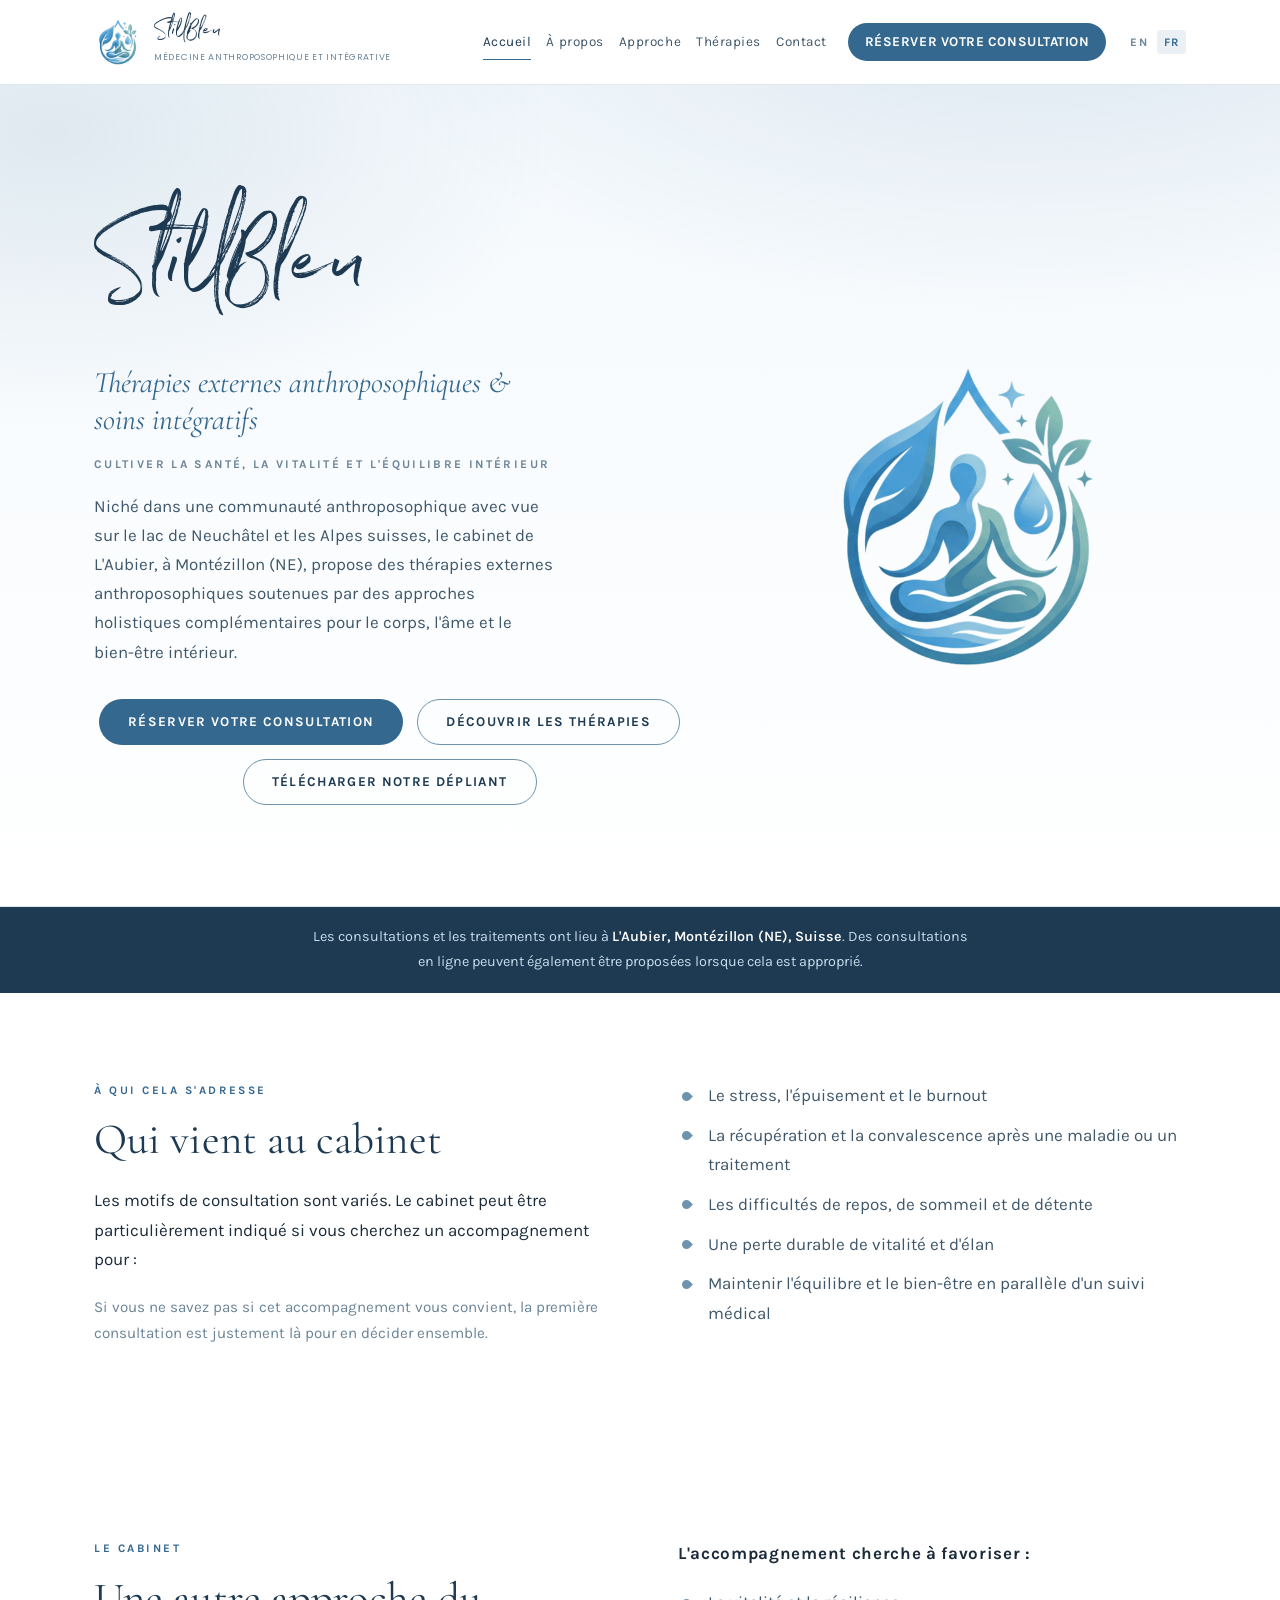
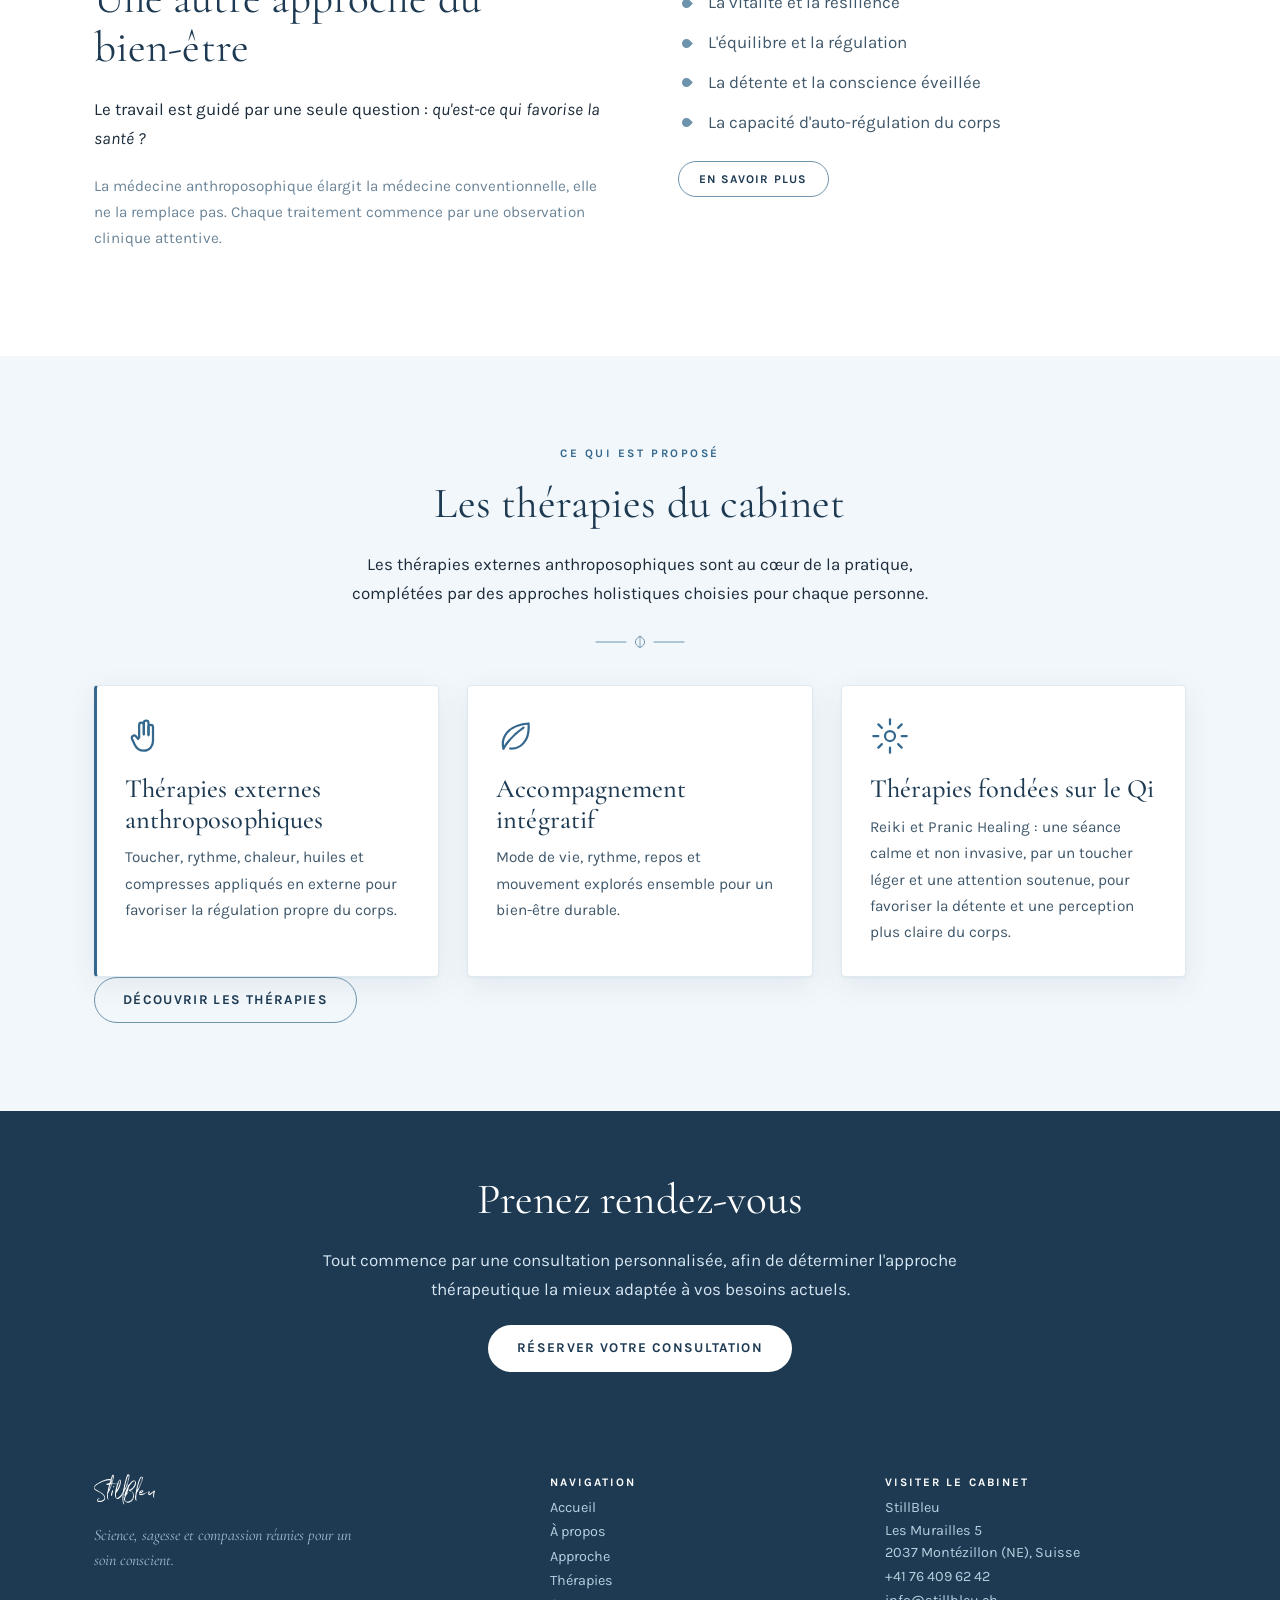
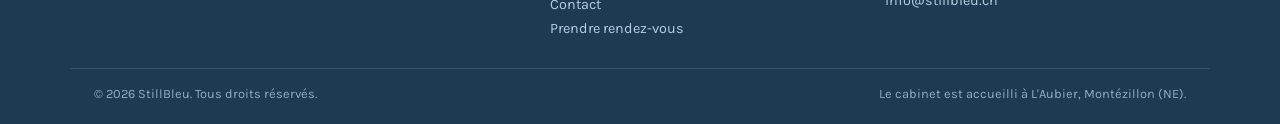
==== commit 7d94fd0b: "update website" ====
--- a/index.html
+++ b/index.html
@@ -113,7 +113,7 @@
         <h3 data-i18n="serv.5.h">Qi-Based Therapies</h3>
         <p data-i18n="serv.5.p">Reiki and Pranic Healing: a quiet, non-invasive session using light touch and focused attention, to encourage relaxation and a clearer sense of the body.</p>
       </article></div>
-    <p class="center" style="margin-top:34px"><a class="btn btn-ghost" href="therapies.html" data-i18n="cta.therapies">Explore the Therapies</a></p>
+    <div class="therapy-cta"><a class="btn btn-ghost" href="therapies.html" data-i18n="cta.therapies">Explore the Therapies</a></div>
   </div>
 </section>
 
--- a/assets/css/style.css
+++ b/assets/css/style.css
@@ -200,7 +200,7 @@
   color: var(--ink-mute); font-weight: 700; margin-bottom: 1.5em;
 }
 .hero p.lead { font-size: 1.06rem; color: var(--ink-soft); max-width: 46ch; }
-.hero-actions { display: flex; flex-wrap: wrap; gap: 14px; margin-top: 2rem; }
+.hero-actions { display: flex; flex-wrap: wrap; gap: 14px; margin-top: 2rem; justify-content: center; }
 .hero-art { color: var(--sage); opacity: .95; }
 
 .locbar {
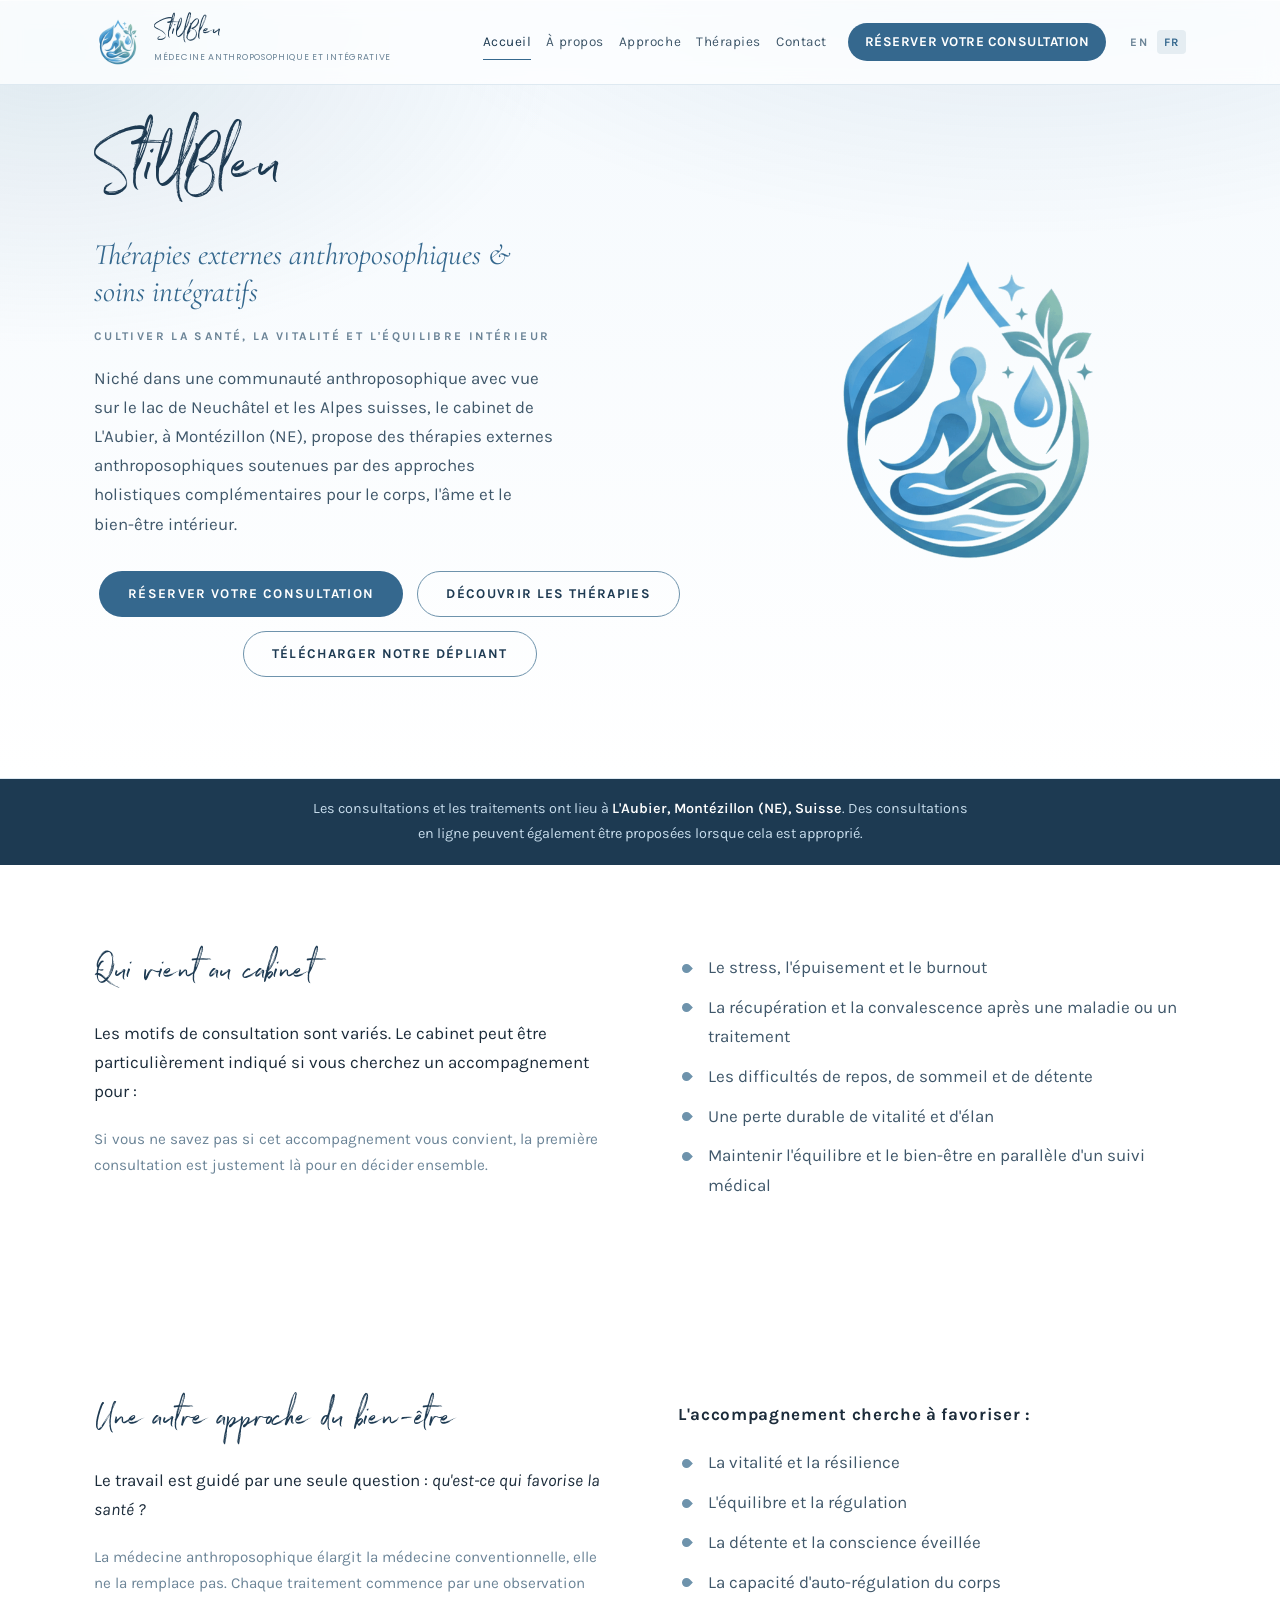
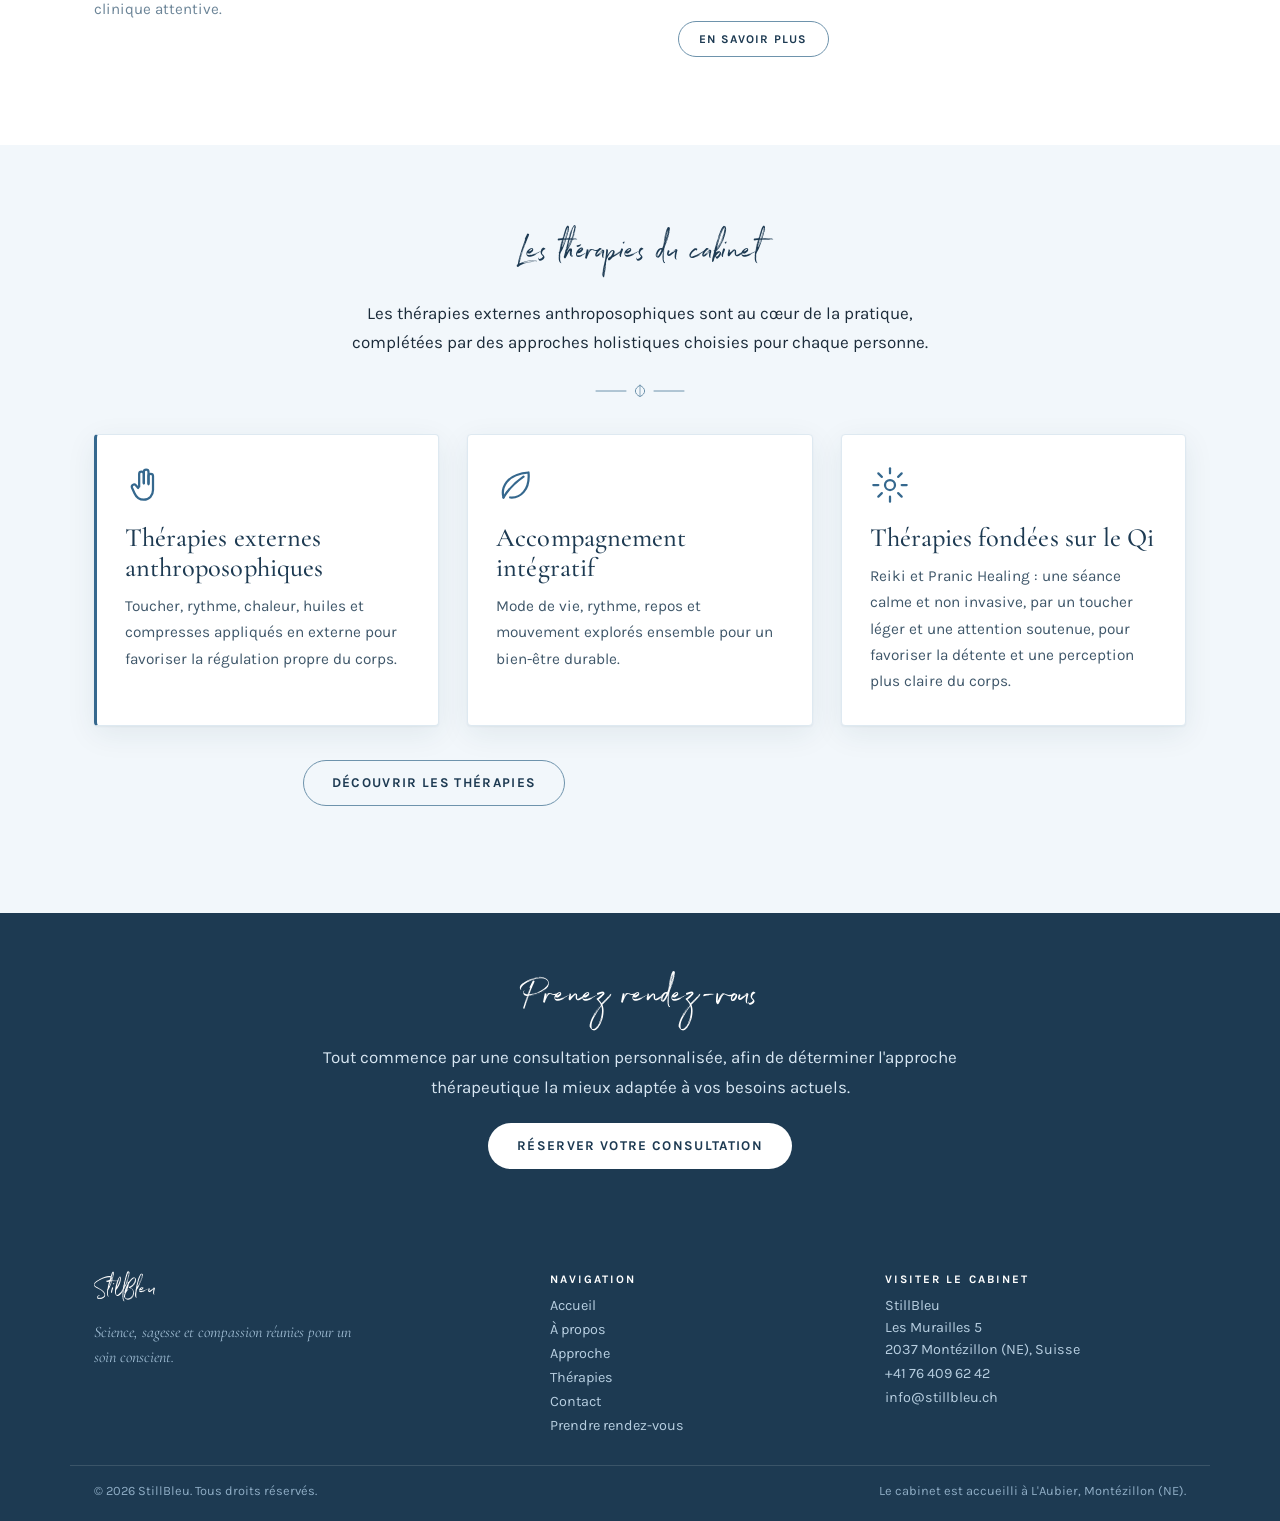
==== commit 1b2a7e03: "Font" ====
--- a/index.html
+++ b/index.html
@@ -67,7 +67,6 @@
 <section>
   <div class="wrap split">
     <div>
-      <p class="eyebrow" data-i18n="who.eyebrow">Who it is for</p>
       <h2 data-i18n="who.head">Who Comes to the Clinic</h2>
       <p data-i18n="who.lead">People arrive for many different reasons. The clinic may be particularly relevant if you are looking for support with:</p>
       <p style="color:var(--ink-mute);font-size:.95rem" data-i18n="who.note">If you are unsure whether this is the right place for you, a first consultation is where that question gets answered.</p>
@@ -79,7 +78,6 @@
 <section>
   <div class="wrap split">
     <div>
-      <p class="eyebrow" data-i18n="core.eyebrow">The practice</p>
       <h2 data-i18n="core.head">A Different Approach to Well-being</h2>
       <p data-i18n="core.lead">The practice is guided by a single question: <em>What supports health?</em></p>
       <p style="color:var(--ink-mute);font-size:.95rem" data-i18n="core.note">Anthroposophic medicine extends conventional medicine rather than replacing it. Every treatment begins from careful clinical observation.</p>
@@ -95,7 +93,6 @@
 <section class="sec-alt">
   <div class="wrap">
     <div class="center" style="max-width:640px;margin-inline:auto">
-      <p class="eyebrow" data-i18n="serv.eyebrow">What is offered</p>
       <h2 data-i18n="serv.head">Therapies at the Clinic</h2>
       <p data-i18n="serv.lead">Anthroposophic external therapies form the heart of the practice, complemented by selected holistic modalities chosen to suit each person.</p>
       <svg class="leafrule" viewBox="0 0 92 16" fill="none" stroke="currentColor" stroke-width="1.35" stroke-linecap="round" stroke-linejoin="round" aria-hidden="true" ><path d="M2 8h30" stroke-width="1"/><path d="M60 8H90" stroke-width="1"/><path d="M46 2.4c3.2 1.5 4.6 3.6 4.6 5.6 0 2-1.4 4.1-4.6 5.6-3.2-1.5-4.6-3.6-4.6-5.6 0-2 1.4-4.1 4.6-5.6Z" stroke-width="1"/><path d="M46 3.2v9.6" stroke-width=".8"/></svg>
@@ -113,7 +110,7 @@
         <h3 data-i18n="serv.5.h">Qi-Based Therapies</h3>
         <p data-i18n="serv.5.p">Reiki and Pranic Healing: a quiet, non-invasive session using light touch and focused attention, to encourage relaxation and a clearer sense of the body.</p>
       </article></div>
-    <div class="therapy-cta"><a class="btn btn-ghost" href="therapies.html" data-i18n="cta.therapies">Explore the Therapies</a></div>
+    <p class="center" style="margin-top:34px"><a class="btn btn-ghost" href="therapies.html" data-i18n="cta.therapies">Explore the Therapies</a></p>
   </div>
 </section>
 
--- a/assets/css/style.css
+++ b/assets/css/style.css
@@ -511,6 +511,24 @@
 }
 .center .epigraph { margin-inline: auto; }
 
+/* ---------- floating header + StillBleu typography ------------------- */
+.site-header {
+  margin-bottom: -84px;
+  background: rgba(255,255,255,.78);
+}
+
+h1, h2 {
+  font-family: var(--wordmark);
+  font-weight: 400;
+}
+
+.hero { padding-top: clamp(120px, 11vw, 140px); }
+.pagehead { padding-top: clamp(120px, 7vw, 140px); }
+
+@media (max-width: 640px) {
+  .site-header { margin-bottom: -78px; }
+}
+
 /* `.nav a` outranks `.btn-primary` — restate the CTA's colour */
 .nav a.btn.header-cta { color: #FFFFFF; }
 .nav a.btn.header-cta:hover { color: #FFFFFF; background: #2A5474; }
@@ -525,3 +543,36 @@
   .brand-sub { max-width: 175px; white-space: normal; font-size: .43rem; letter-spacing: .06em; }
   .hero h1 { font-size: clamp(3.5rem, 16vw, 5rem); }
 }
+
+h1, h2, h3 {
+  font-family: var(--wordmark);
+  font-weight: 400;
+}
+
+h1 { font-size: 3.6rem; }
+h2 { font-size: 2.5rem; }
+h3 { font-size: 1.75rem; }
+.hero h1 { font-size: 4.8rem; }
+.pagehead h1 { font-size: 3.4rem; }
+
+@media (max-width: 640px) {
+  h1, .pagehead h1 { font-size: 2.7rem; }
+  h2 { font-size: 2.1rem; }
+  h3 { font-size: 1.65rem; }
+  .hero h1 { font-size: 3.5rem; }
+}
+
+.card h2, .card h3, .feature h2, .feature h3,
+.formcard h2, .formcard h3, .calwrap h2, .calwrap h3 {
+  font-family: var(--serif);
+}
+
+.card h3, .feature h3, .formcard h3, .calwrap h3 {
+  font-size: clamp(1.35rem, 2.2vw, 1.65rem);
+  font-weight: 500;
+}
+
+.feature h2, .formcard h2, .calwrap h2 {
+  font-size: clamp(1.9rem, 3.6vw, 2.7rem);
+  font-weight: 400;
+}
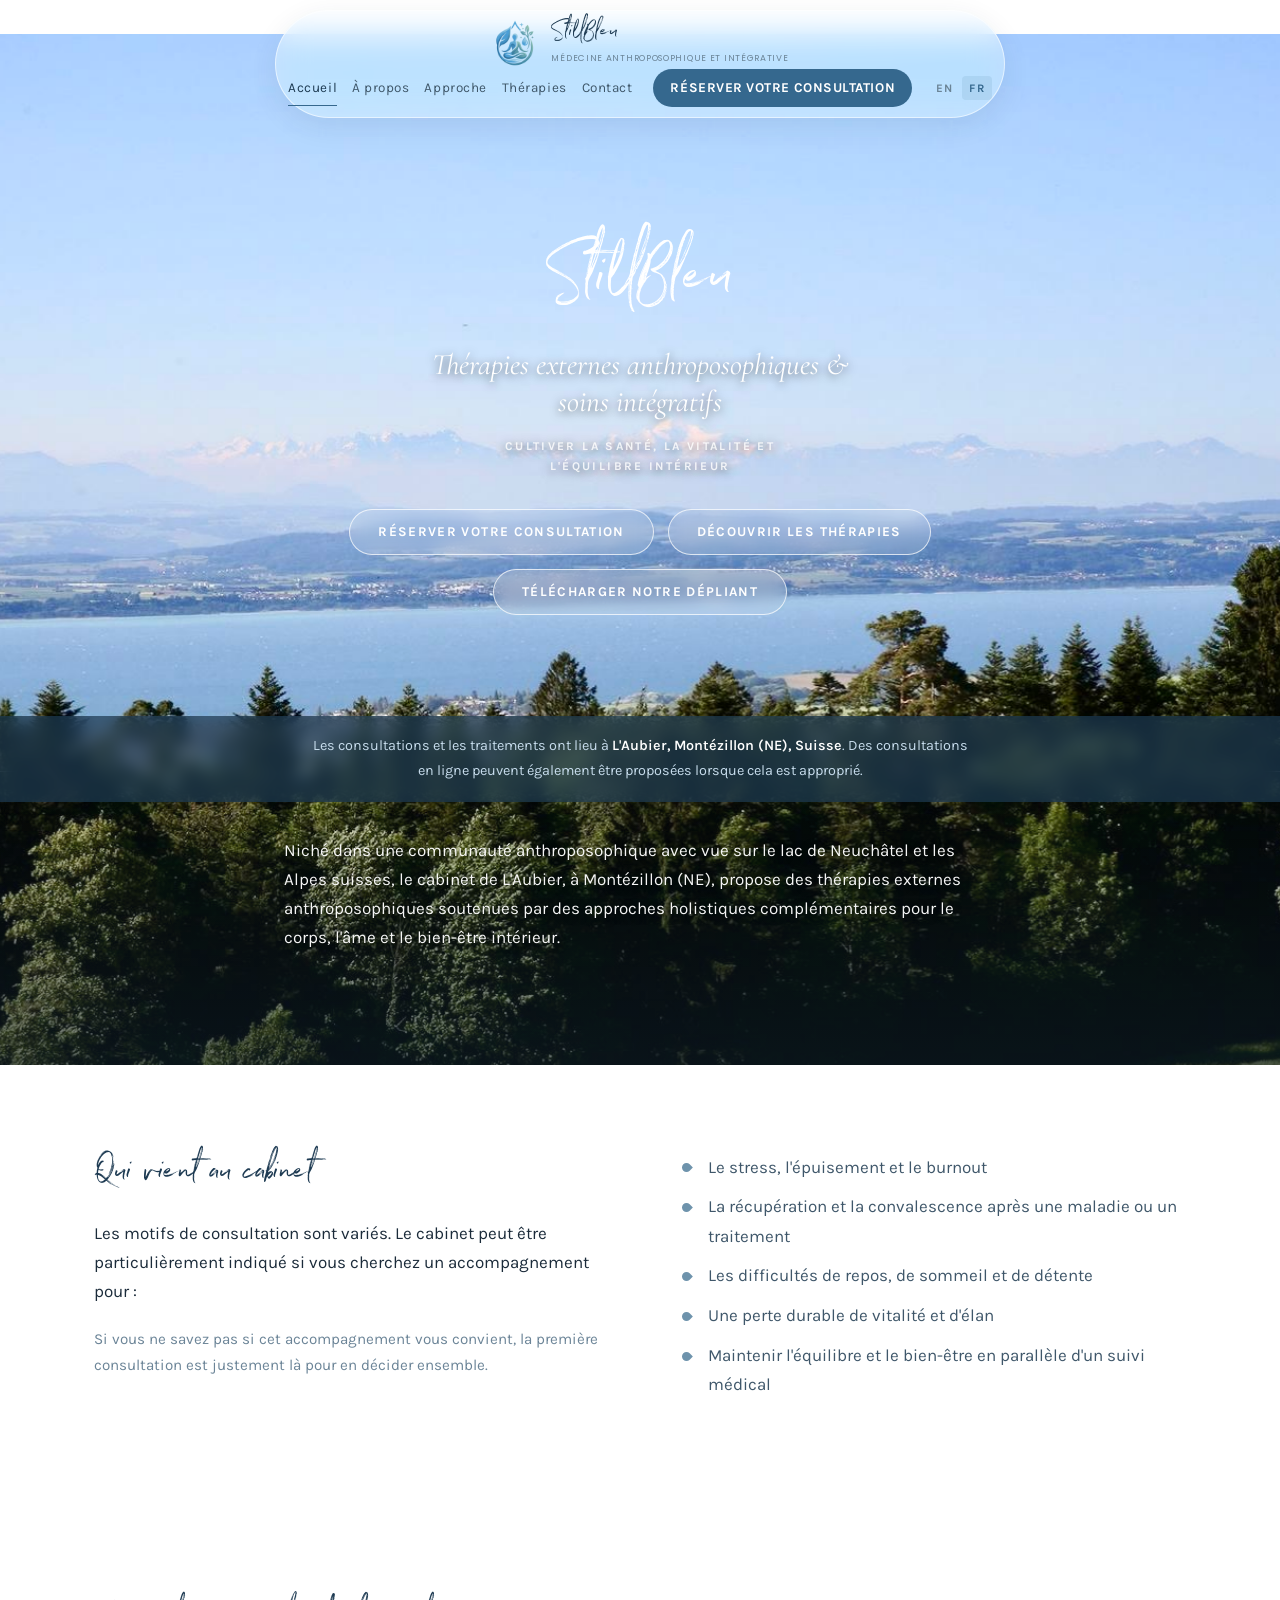
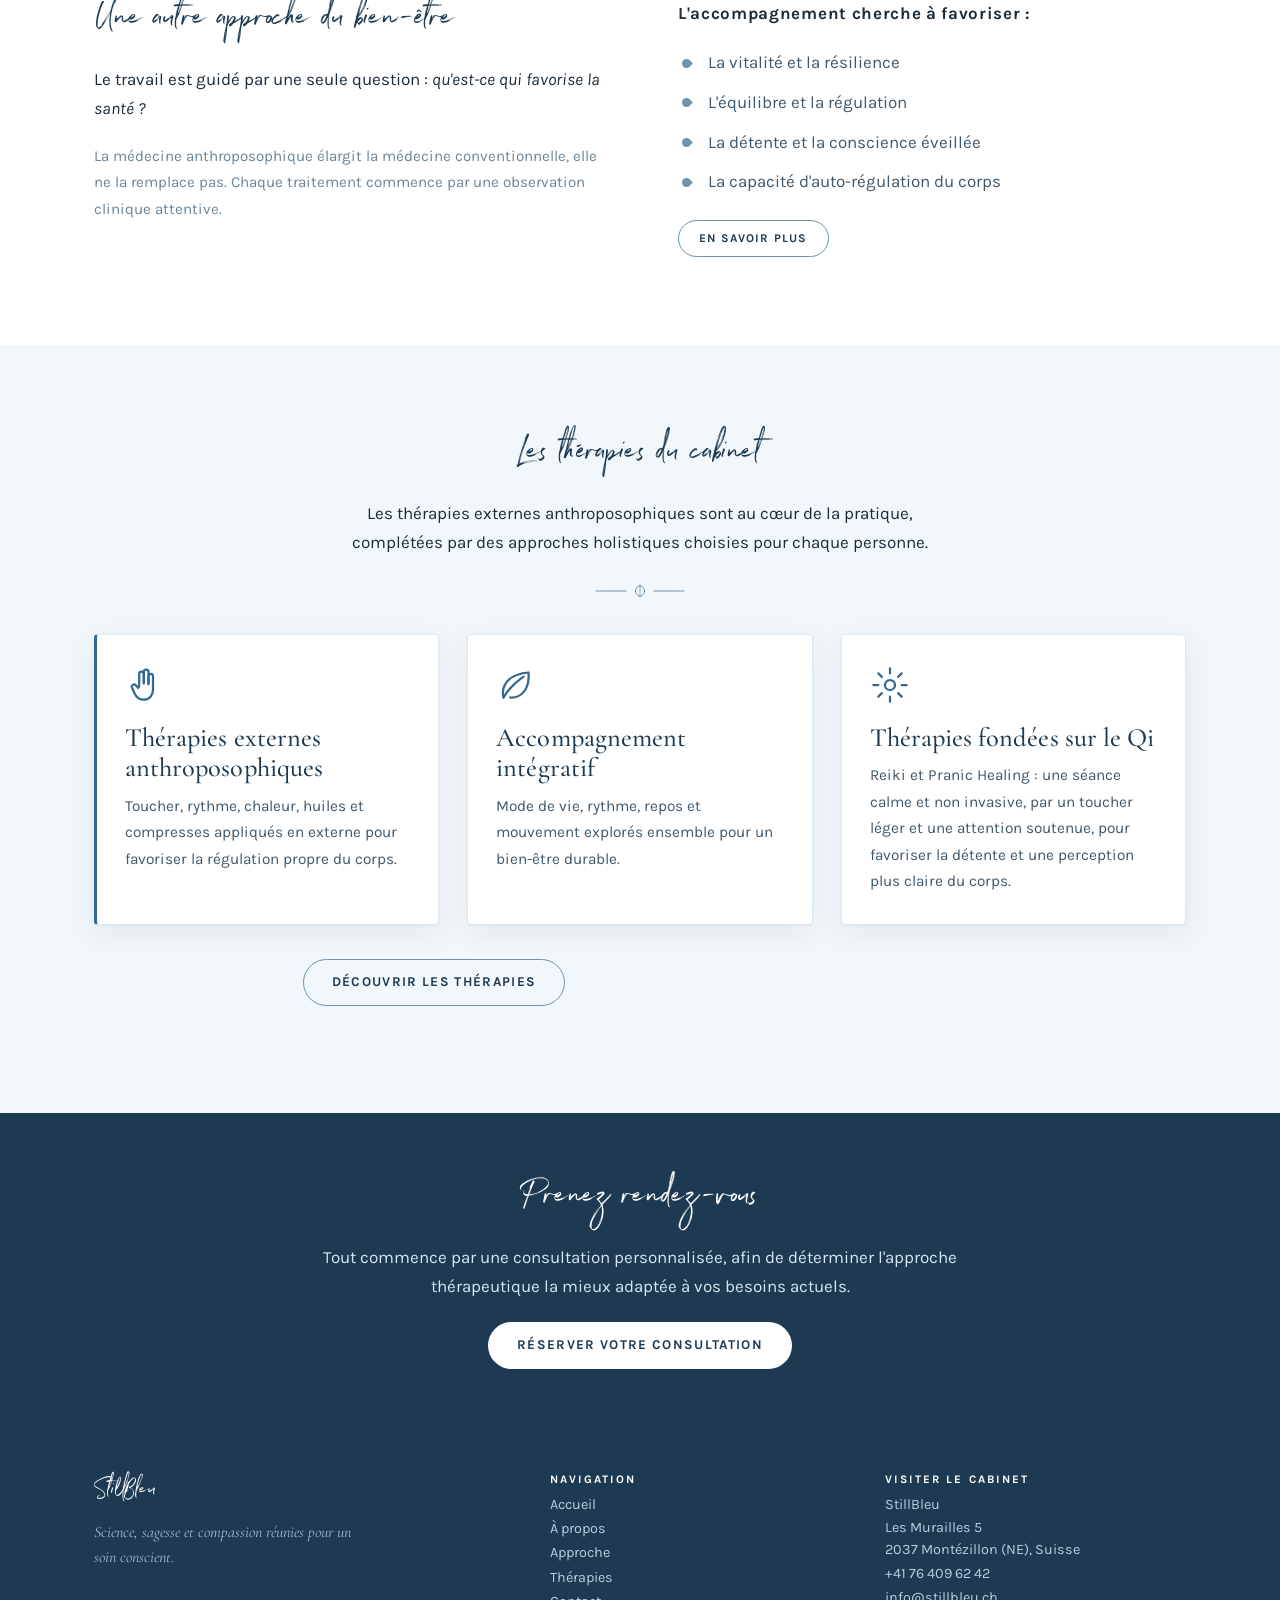
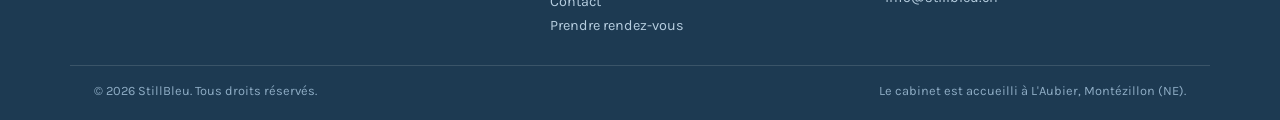
==== commit c46e90f8: "hero" ====
--- a/index.html
+++ b/index.html
@@ -45,24 +45,31 @@
   </div>
 </header>
 <main id="main">
-<section class="hero">
+<div class="hero-stage">
+  <img class="hero-photo" src="assets/img/hero-photo-cropped.jpg" alt="" aria-hidden="true">
+  <section class="hero">
   <div class="wrap hero-grid">
     <div>
       <h1>StillBleu</h1>
       <p class="hero-sub" data-i18n="hero.sub">Anthroposophic External Therapies & Integrative Healing</p>
       <p class="hero-tag" data-i18n="hero.tag">Cultivating health, vitality & inner balance</p>
-      <p class="lead" data-i18n="hero.text">Nestled in an anthroposophic community with a view over Lake Neuchâtel and the Swiss Alps, the clinic at L'Aubier in Montézillon (NE) offers anthroposophic external therapies supported by complementary holistic approaches for body, mind and inner well-being.</p>
       <div class="hero-actions">
         <a class="btn btn-primary" href="booking.html" data-i18n="cta.book">Book your consultation</a>
         <a class="btn btn-ghost" href="therapies.html" data-i18n="cta.therapies">Explore the Therapies</a>
         <a class="btn btn-ghost" href="assets/flyers/stillbleu-flyer-en.pdf" download data-i18n="flyer.download" data-i18n-attr="href:flyer.file">Download our flyer</a>
       </div>
     </div>
-    <div><img class="hero-emblem" src="assets/img/logo-mark-gentle.gif" width="264" height="264" alt="" loading="eager"></div>
+  </div>
+  </section>
+
+  <div class="locbar"><div class="wrap"><p data-i18n="loc.text">Consultations and treatments take place at <strong>L'Aubier, Montézillon (NE), Switzerland</strong>. Online consultations may also be available where appropriate.</p></div></div>
+
+<section class="hero-intro">
+  <div class="wrap narrow">
+    <p class="lead" data-i18n="hero.text">Nestled in an anthroposophic community with a view over Lake Neuchâtel and the Swiss Alps, the clinic at L'Aubier in Montézillon (NE) offers anthroposophic external therapies supported by complementary holistic approaches for body, mind and inner well-being.</p>
   </div>
 </section>
-
-<div class="locbar"><div class="wrap"><p data-i18n="loc.text">Consultations and treatments take place at <strong>L'Aubier, Montézillon (NE), Switzerland</strong>. Online consultations may also be available where appropriate.</p></div></div>
+</div>
 
 <section>
   <div class="wrap split">
--- a/assets/css/style.css
+++ b/assets/css/style.css
@@ -174,38 +174,82 @@
 .header-cta { margin-left: 4px; padding: 10px 17px; font-size: .7rem; letter-spacing: .07em; }
 
 /* ---------- hero ------------------------------------------------------ */
+.hero-stage {
+  position: relative;
+  isolation: isolate;
+  overflow: clip;
+  padding-bottom: 72px;
+  background: #1D3A52;
+}
+.hero-stage::after {
+  content: "";
+  position: absolute;
+  inset: auto 0 0;
+  z-index: 1;
+  height: clamp(280px, 38vh, 420px);
+  background: linear-gradient(180deg, rgba(15,29,40,0), rgba(15,29,40,.625));
+  pointer-events: none;
+}
+
 .hero {
-  position: relative; overflow: hidden;
-  padding: clamp(70px, 11vw, 140px) 0 clamp(56px, 8vw, 104px);
-  background:
-    radial-gradient(1080px 540px at 80% -14%, rgba(53,104,142,.13), transparent 64%),
-    radial-gradient(820px 480px at 4% 6%,    rgba(110,147,172,.16), transparent 62%),
-    linear-gradient(180deg, #F4F9FD 0%, var(--bg) 100%);
+  position: relative; z-index: 2; isolation: isolate; overflow: hidden;
+  display: grid; align-items: center;
+  min-height: clamp(600px, 82vh, 840px);
+  padding: 140px 0 80px;
+  background: transparent;
+}
+.hero-photo {
+  position: absolute; inset: 0; z-index: 0;
+  width: 100%; height: 100%; object-fit: cover; object-position: center center;
+  transform: translate3d(0, var(--parallax-y, 0px), 0) scale(1.06);
+  will-change: transform;
 }
 .hero::after {
-  content: ""; position: absolute; inset: auto 0 0 0; height: 1px; background: var(--line);
-}
-.hero-grid { display: grid; grid-template-columns: 1.15fr .85fr; gap: clamp(28px, 5vw, 64px); align-items: center; }
+  content: ""; position: absolute; inset: auto 0 0 0; z-index: 3; height: 1px; background: rgba(255,255,255,.24);
+}
+.hero-grid { position: relative; z-index: 2; display: grid; grid-template-columns: minmax(0, 1fr); align-items: center; text-align: center; }
+.hero-grid > div { max-width: 860px; margin-inline: auto; }
 .hero h1 {
   font-family: var(--wordmark); font-weight: 400;
   font-size: clamp(4rem, 9vw, 7rem); letter-spacing: 0;
-  line-height: .95; margin-bottom: .3em;
+  line-height: .95; margin-bottom: .3em; color: #FFFFFF;
 }
 .hero-sub {
   font-family: var(--serif); font-size: clamp(1.3rem, 2.5vw, 1.85rem);
-  color: var(--terra); font-style: italic; margin: 0 0 .5em; max-width: 32ch; line-height: 1.25;
+  color: #FFFFFF; font-style: italic; margin: 0 auto .5em; max-width: 32ch; line-height: 1.25;
 }
 .hero-tag {
   font-size: .74rem; letter-spacing: .2em; text-transform: uppercase;
-  color: var(--ink-mute); font-weight: 700; margin-bottom: 1.5em;
-}
-.hero p.lead { font-size: 1.06rem; color: var(--ink-soft); max-width: 46ch; }
+  color: rgba(255,255,255,.82); font-weight: 700; text-align: center;
+  max-width: 48ch; margin: 0 auto 1.5em;
+}
+.hero p.lead { font-size: 1.06rem; color: rgba(255,255,255,.94); max-width: 46ch; }
+.hero-sub, .hero-tag { text-shadow: 0 2px 10px rgba(0,0,0,.68); }
 .hero-actions { display: flex; flex-wrap: wrap; gap: 14px; margin-top: 2rem; justify-content: center; }
+.hero .btn {
+  color: #FFFFFF;
+  border-color: rgba(255,255,255,.72);
+  background: rgba(255,255,255,.14);
+  backdrop-filter: blur(8px);
+}
+.hero .btn:hover { color: #FFFFFF; background: rgba(255,255,255,.26); }
 .hero-art { color: var(--sage); opacity: .95; }
 
+.hero-intro { position: relative; z-index: 2; padding: 34px 0 40px; color: #FFFFFF; }
+.hero-intro p {
+  max-width: 72ch; margin: 0 auto; color: rgba(255,255,255,.96);
+  text-shadow: 0 2px 8px rgba(0,0,0,.56);
+}
+
 .locbar {
-  background: var(--green-dk); color: #C7DCEC;
+  position: sticky; top: 116px; z-index: 4;
+  margin-top: -56px;
+  background: rgba(29,58,82,.71); color: #C7DCEC;
+  backdrop-filter: blur(8px);
   font-size: .9rem; text-align: center; padding: 18px 0;
+}
+@media (max-width: 1180px) {
+  .locbar { top: 100px; }
 }
 .locbar p { margin: 0; max-width: 74ch; margin-inline: auto; }
 .locbar strong { color: #fff; font-weight: 600; }
@@ -430,8 +474,7 @@
 }
 
 @media (max-width: 860px) {
-  .hero-grid { grid-template-columns: 1fr; }
-  .hero-art { display: none; }
+  .hero { min-height: 680px; padding: 130px 0 64px; }
 }
 
 @media (prefers-reduced-motion: reduce) {
@@ -485,10 +528,51 @@
 .hero-emblem { width: min(330px, 78%); height: auto; margin-inline: auto; }
 
 /* portrait — About page */
-.portrait { margin: 0 0 1.8rem; }
+.portrait { width: 100%; max-width: 430px; margin: 0 auto 1.8rem; }
 .portrait img {
-  display: block; width: 100%; height: auto; border-radius: var(--r);
+  display: block; width: 100%; aspect-ratio: 4 / 5; object-fit: cover; border-radius: var(--r);
   box-shadow: var(--shadow); background: var(--bg-alt);
+}
+.portrait video {
+  display: block; width: 100%; aspect-ratio: 4 / 5; object-fit: cover; border-radius: var(--r);
+  object-position: top center;
+  box-shadow: var(--shadow); background: var(--bg-alt);
+}
+.about-profile { align-items: stretch; }
+.about-profile > div:last-child {
+  display: grid;
+  grid-template-rows: minmax(0, 1fr) auto;
+  gap: 1.5rem;
+  min-height: 0;
+}
+.about-profile .portrait {
+  display: flex;
+  flex-direction: column;
+  max-width: none;
+  min-height: 0;
+  margin: 0;
+}
+.about-profile .portrait video {
+  flex: 1 1 0;
+  height: 0;
+  min-height: 0;
+  aspect-ratio: auto;
+}
+.about-profile .quote { margin: 0; }
+
+@media (max-width: 860px) {
+  .about-profile { align-items: start; }
+  .about-profile > div:last-child { display: block; }
+  .about-profile .portrait {
+    max-width: 430px;
+    margin: 0 auto 1.8rem;
+  }
+  .about-profile .portrait video {
+    flex: none;
+    height: auto;
+    aspect-ratio: 4 / 5;
+  }
+  .about-profile .quote { margin: 2.2rem 0; }
 }
 .portrait figcaption {
   margin-top: .7rem; font-size: .84rem; letter-spacing: .04em;
@@ -514,7 +598,37 @@
 /* ---------- floating header + StillBleu typography ------------------- */
 .site-header {
   margin-bottom: -84px;
-  background: rgba(255,255,255,.78);
+  background: transparent;
+  backdrop-filter: none;
+  border-bottom: 0;
+}
+
+.header-inner {
+  width: 57vw;
+  max-width: 1140px;
+  margin-top: 10px;
+  display: grid;
+  grid-template-columns: minmax(0, 1fr);
+  justify-items: center;
+  gap: 2px;
+  padding: 8px 24px 10px;
+  border: 1px solid rgba(255,255,255,.58);
+  border-radius: 999px;
+  background: rgba(255,255,255,.32);
+  backdrop-filter: saturate(150%) blur(16px);
+  box-shadow: 0 8px 28px rgba(29,58,82,.09);
+}
+
+.brand {
+  justify-self: center;
+  min-width: 0;
+  margin-right: 0;
+}
+
+.nav {
+  grid-row: 2;
+  justify-content: center;
+  width: 100%;
 }
 
 h1, h2 {
@@ -527,6 +641,37 @@
 
 @media (max-width: 640px) {
   .site-header { margin-bottom: -78px; }
+}
+
+@media (max-width: 1180px) {
+  .header-inner {
+    position: relative;
+    display: flex;
+    width: 100%;
+    justify-content: center;
+    min-height: 78px;
+    padding: 0 50px;
+  }
+
+  .brand {
+    position: absolute;
+    left: 50%;
+    transform: translateX(-50%);
+    margin: 0;
+  }
+
+  .nav-toggle {
+    position: absolute;
+    top: 50%;
+    right: 12px;
+    transform: translateY(-50%);
+    order: 0;
+    border-color: rgba(255,255,255,.7);
+    background: rgba(255,255,255,.32);
+    backdrop-filter: saturate(150%) blur(12px);
+  }
+
+  .nav { top: 98px; max-height: calc(100vh - 98px); }
 }
 
 /* `.nav a` outranks `.btn-primary` — restate the CTA's colour */
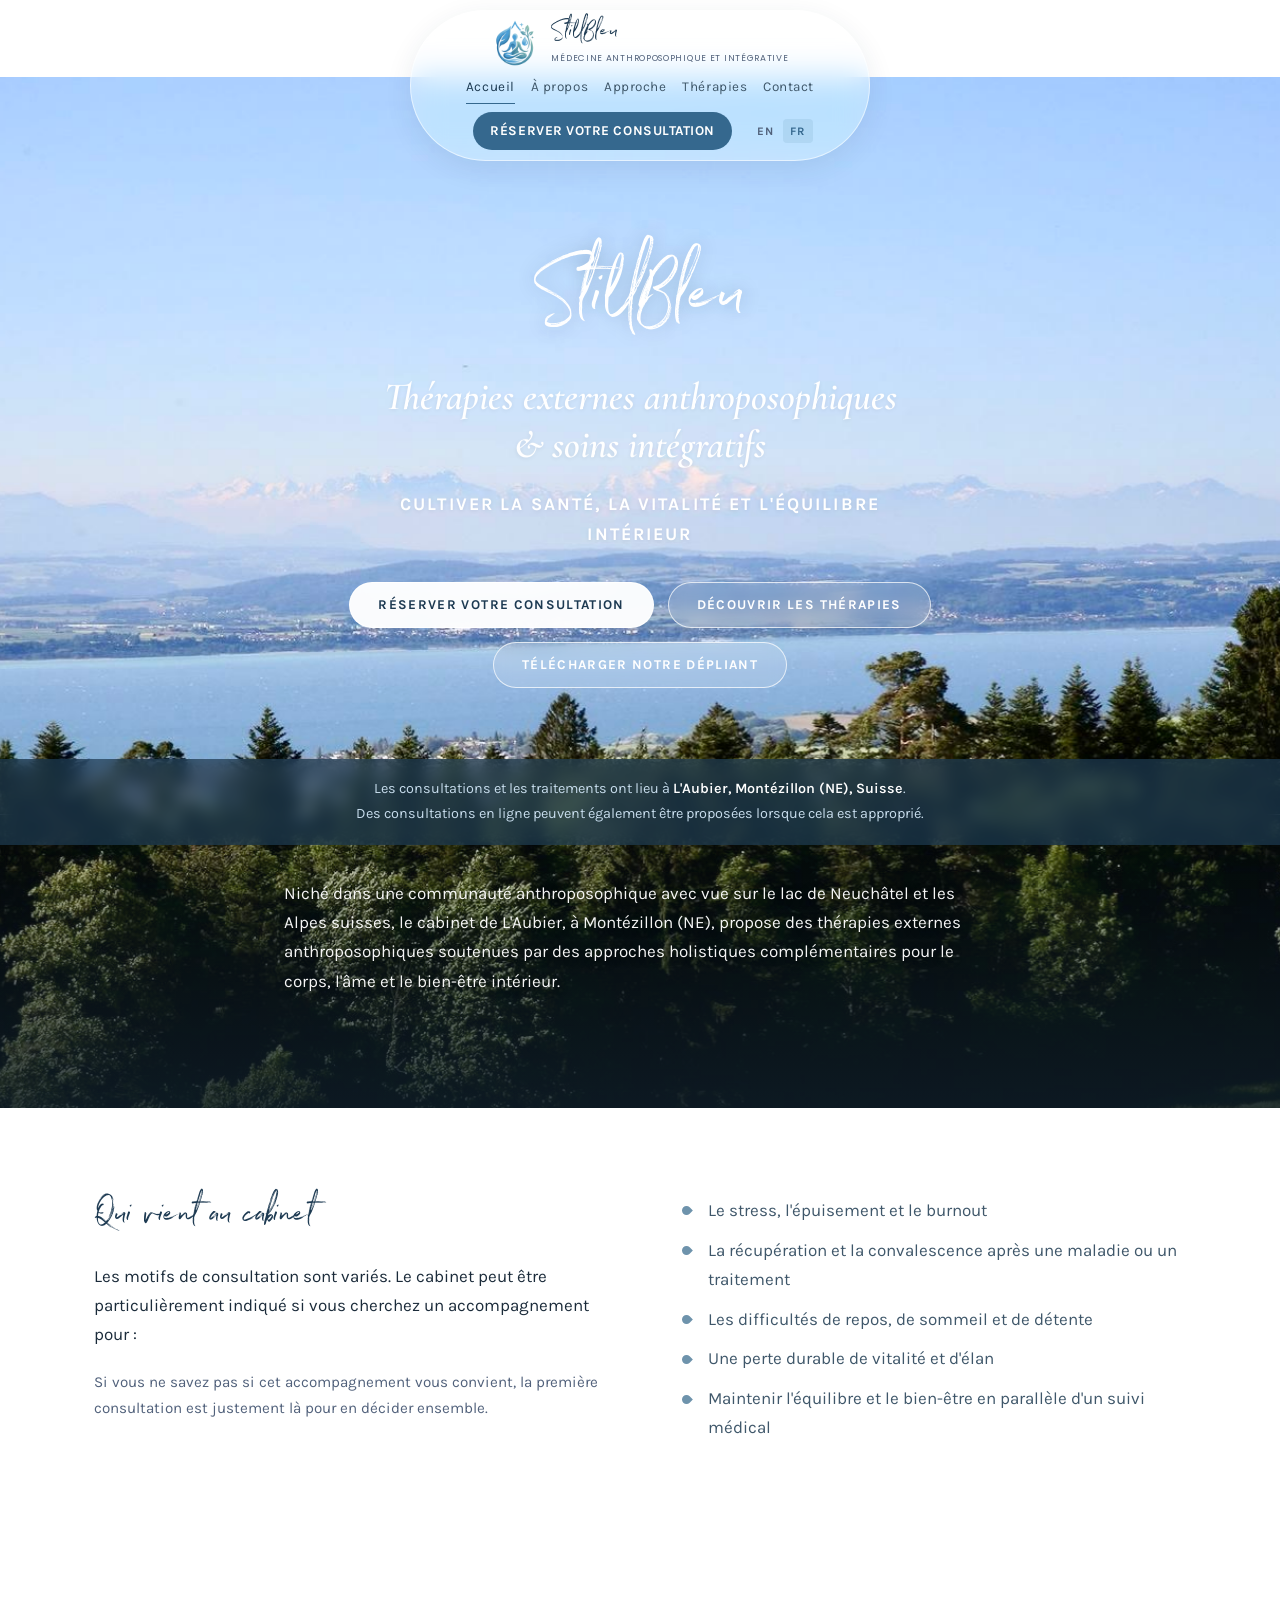
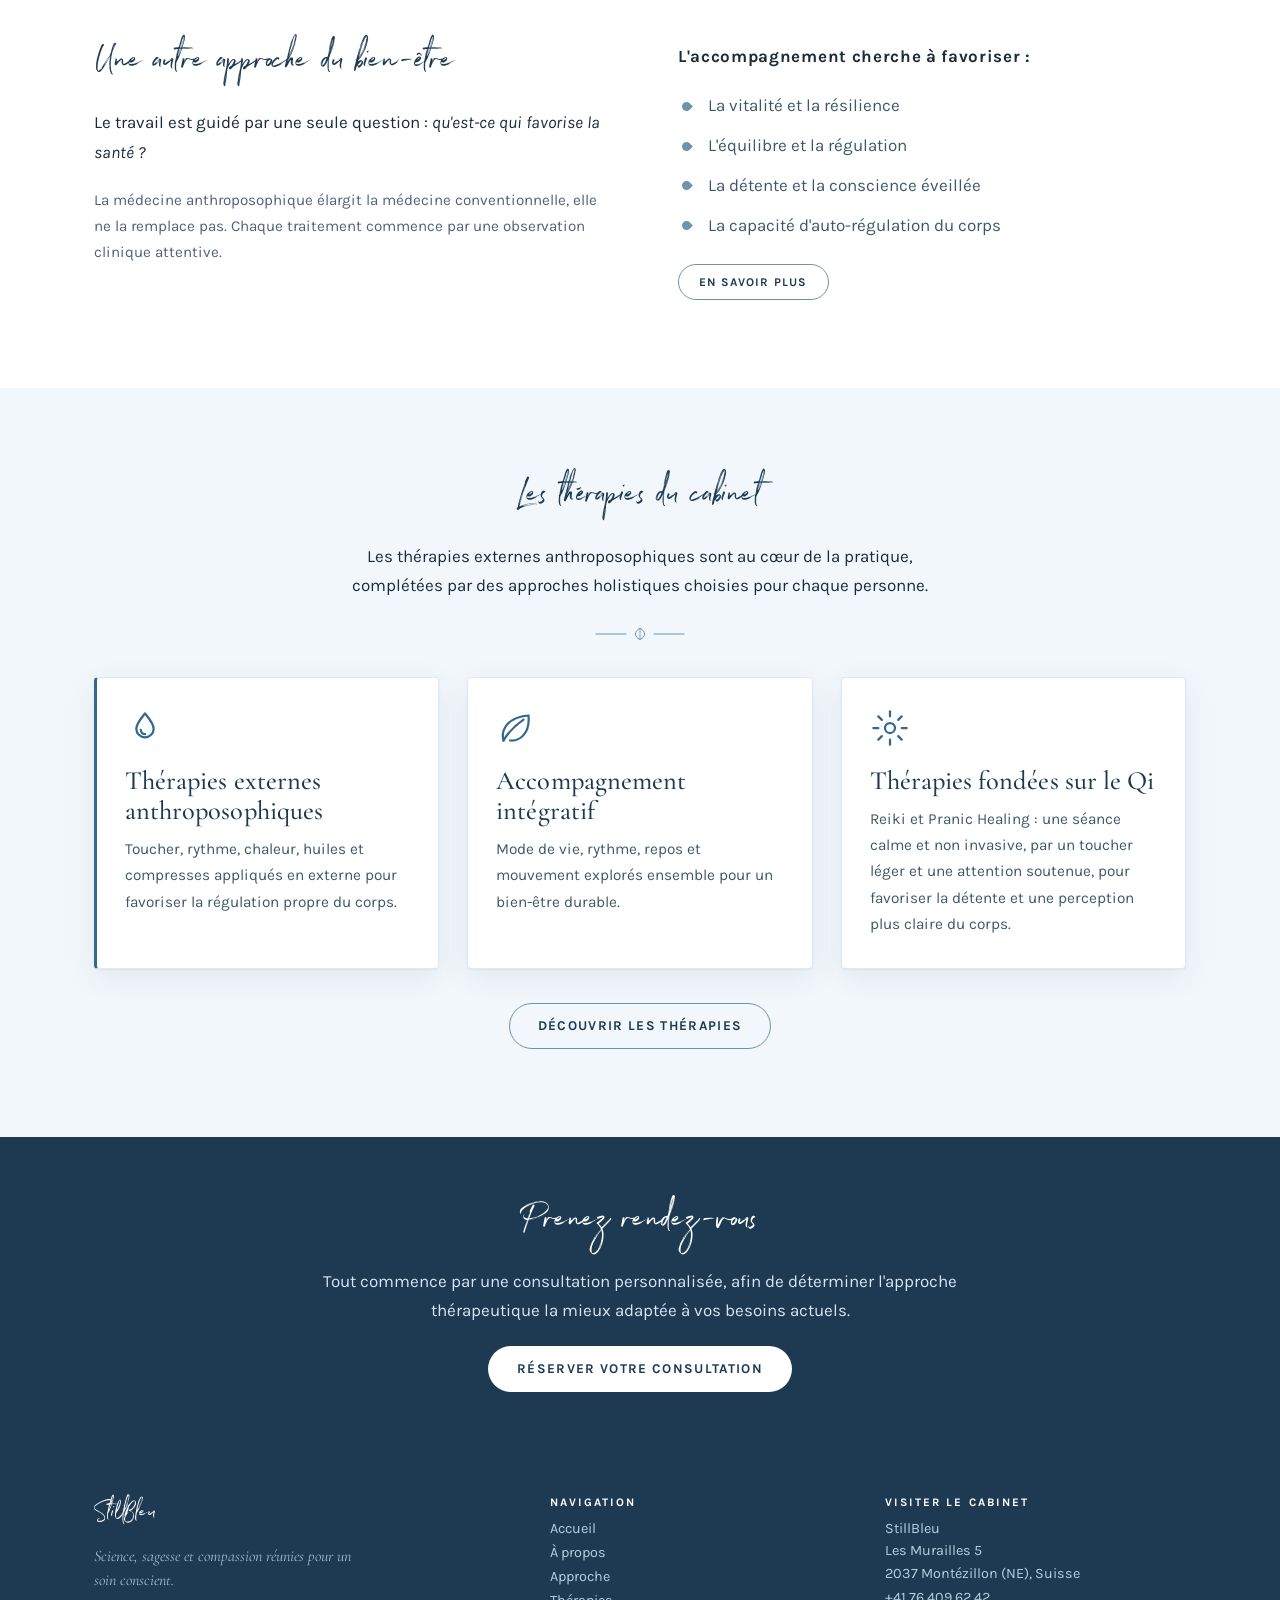
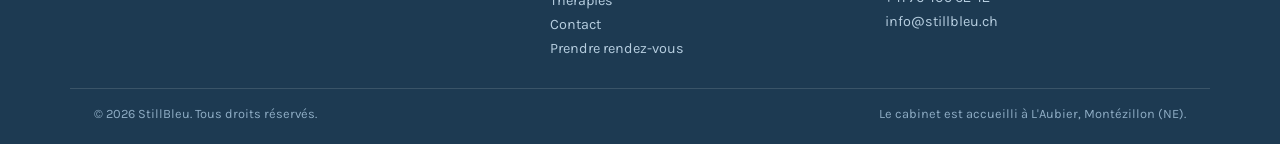
==== commit d64f6b34: "as" ====
--- a/index.html
+++ b/index.html
@@ -41,6 +41,7 @@
       <a href="index.html" aria-current="page" data-i18n="nav.home">Home</a><a href="about.html" data-i18n="nav.about">About</a><a href="approach.html" data-i18n="nav.approach">Approach</a><a href="therapies.html" data-i18n="nav.therapies">Therapies</a><a href="contact.html" data-i18n="nav.contact">Contact</a>
       <a class="btn btn-primary btn-sm header-cta" href="booking.html" data-i18n="cta.book">Book your consultation</a>
       <div class="langs"><button class="lang-btn" type="button" data-lang="en" aria-pressed="true">EN</button><button class="lang-btn" type="button" data-lang="fr" aria-pressed="false">FR</button></div>
+      <a class="nav-aubier" href="https://www.aubier.ch/fr/" target="_blank" rel="noopener noreferrer">L'Aubier</a>
     </nav>
   </div>
 </header>
@@ -51,8 +52,10 @@
   <div class="wrap hero-grid">
     <div>
       <h1>StillBleu</h1>
-      <p class="hero-sub" data-i18n="hero.sub">Anthroposophic External Therapies & Integrative Healing</p>
-      <p class="hero-tag" data-i18n="hero.tag">Cultivating health, vitality & inner balance</p>
+      <div class="hero-caption">
+        <p class="hero-sub" data-i18n="hero.sub">Anthroposophic External Therapies & Integrative Healing</p>
+        <p class="hero-tag" data-i18n="hero.tag">Cultivating health, vitality & inner balance</p>
+      </div>
       <div class="hero-actions">
         <a class="btn btn-primary" href="booking.html" data-i18n="cta.book">Book your consultation</a>
         <a class="btn btn-ghost" href="therapies.html" data-i18n="cta.therapies">Explore the Therapies</a>
@@ -62,7 +65,7 @@
   </div>
   </section>
 
-  <div class="locbar"><div class="wrap"><p data-i18n="loc.text">Consultations and treatments take place at <strong>L'Aubier, Montézillon (NE), Switzerland</strong>. Online consultations may also be available where appropriate.</p></div></div>
+  <div class="locbar"><div class="wrap"><p data-i18n="loc.text">Consultations and treatments take place at <strong>L'Aubier, Montézillon (NE), Switzerland</strong>.<br>Online consultations may also be available where appropriate.</p></div></div>
 
 <section class="hero-intro">
   <div class="wrap narrow">
@@ -105,7 +108,7 @@
       <svg class="leafrule" viewBox="0 0 92 16" fill="none" stroke="currentColor" stroke-width="1.35" stroke-linecap="round" stroke-linejoin="round" aria-hidden="true" ><path d="M2 8h30" stroke-width="1"/><path d="M60 8H90" stroke-width="1"/><path d="M46 2.4c3.2 1.5 4.6 3.6 4.6 5.6 0 2-1.4 4.1-4.6 5.6-3.2-1.5-4.6-3.6-4.6-5.6 0-2 1.4-4.1 4.6-5.6Z" stroke-width="1"/><path d="M46 3.2v9.6" stroke-width=".8"/></svg>
     </div>
     <div class="grid grid-3"><article class="card lead-card reveal">
-        <svg class="card-icon" viewBox="0 0 24 24" fill="none" stroke="currentColor" stroke-width="1.35" stroke-linecap="round" stroke-linejoin="round" aria-hidden="true" ><path d="M8.5 13V5.4a1.4 1.4 0 0 1 2.8 0V11"/><path d="M11.3 11V4.2a1.4 1.4 0 0 1 2.8 0V11"/><path d="M14.1 11.6V6.6a1.35 1.35 0 0 1 2.7 0V15c0 3.3-2.3 5.8-5.5 5.8-3 0-4.6-1.7-5.6-3.9l-1.5-3.3a1.4 1.4 0 0 1 2.3-1.5l1.4 1.7"/></svg>
+        <svg class="card-icon" viewBox="0 0 24 24" fill="none" stroke="currentColor" stroke-width="1.35" stroke-linecap="round" stroke-linejoin="round" aria-hidden="true" ><path d="M12 3.2c-2.5 3.2-5.2 6.2-5.2 9.2a5.2 5.2 0 0 0 10.4 0c0-3-2.7-6-5.2-9.2Z"/><path d="M9.5 13.1a2.6 2.6 0 0 0 2.6 2.6"/></svg>
         <h3 data-i18n="serv.1.h">Anthroposophic External Therapies</h3>
         <p data-i18n="serv.1.p">Touch, rhythm, warmth, oils and compresses applied externally to support the body's own regulation.</p>
       </article><article class="card reveal">
@@ -117,7 +120,7 @@
         <h3 data-i18n="serv.5.h">Qi-Based Therapies</h3>
         <p data-i18n="serv.5.p">Reiki and Pranic Healing: a quiet, non-invasive session using light touch and focused attention, to encourage relaxation and a clearer sense of the body.</p>
       </article></div>
-    <p class="center" style="margin-top:34px"><a class="btn btn-ghost" href="therapies.html" data-i18n="cta.therapies">Explore the Therapies</a></p>
+    <div class="therapy-cta"><a class="btn btn-ghost" href="therapies.html" data-i18n="cta.therapies">Explore the Therapies</a></div>
   </div>
 </section>
 
--- a/assets/css/style.css
+++ b/assets/css/style.css
@@ -10,7 +10,7 @@
   --surface:   #FFFFFF;
   --ink:       #1B2B3A;
   --ink-soft:  #3F576A;
-  --ink-mute:  #6B8497;
+  --ink-mute:  #51617B;
   --green:     #35688E;
   --green-dk:  #1D3A52;
   --sage:      #6E93AC;
@@ -140,6 +140,7 @@
 }
 .nav a:hover::after, .nav a[aria-current="page"]::after { transform: scaleX(1); }
 .nav a[aria-current="page"] { color: var(--green-dk); }
+.nav-aubier { display: none; }
 
 .langs { display: flex; align-items: center; gap: 2px; margin-left: 4px; }
 .lang-btn {
@@ -187,7 +188,7 @@
   inset: auto 0 0;
   z-index: 1;
   height: clamp(280px, 38vh, 420px);
-  background: linear-gradient(180deg, rgba(15,29,40,0), rgba(15,29,40,.625));
+  background: linear-gradient(180deg, rgba(15,29,40,0), rgba(15,29,40,.85));
   pointer-events: none;
 }
 
@@ -213,18 +214,27 @@
   font-family: var(--wordmark); font-weight: 400;
   font-size: clamp(4rem, 9vw, 7rem); letter-spacing: 0;
   line-height: .95; margin-bottom: .3em; color: #FFFFFF;
+  text-shadow: 0 0 18px rgba(29,58,82,.26);
 }
 .hero-sub {
-  font-family: var(--serif); font-size: clamp(1.3rem, 2.5vw, 1.85rem);
-  color: #FFFFFF; font-style: italic; margin: 0 auto .5em; max-width: 32ch; line-height: 1.25;
+  font-family: var(--serif); font-size: clamp(1.78rem, 3.32vw, 2.4rem);
+  color: #FFFFFF; font-style: italic; font-weight: 600;
+  margin: 0 auto .5em; max-width: 32ch; line-height: 1.25;
+}
+.hero-caption {
+  width: fit-content;
+  max-width: 100%;
+  margin: 0 auto 1.5rem;
 }
 .hero-tag {
-  font-size: .74rem; letter-spacing: .2em; text-transform: uppercase;
-  color: rgba(255,255,255,.82); font-weight: 700; text-align: center;
-  max-width: 48ch; margin: 0 auto 1.5em;
+  font-size: 1.11rem; letter-spacing: .12em; text-transform: uppercase;
+  color: #FFFFFF; font-weight: 700; text-align: center;
+  max-width: 48ch; margin: 0 auto;
+}
+.hero-sub, .hero-tag {
+  text-shadow: 0 1px 4px rgba(10,28,42,.0816), 0 -1px 0 rgba(255,255,255,.12);
 }
 .hero p.lead { font-size: 1.06rem; color: rgba(255,255,255,.94); max-width: 46ch; }
-.hero-sub, .hero-tag { text-shadow: 0 2px 10px rgba(0,0,0,.68); }
 .hero-actions { display: flex; flex-wrap: wrap; gap: 14px; margin-top: 2rem; justify-content: center; }
 .hero .btn {
   color: #FFFFFF;
@@ -233,7 +243,19 @@
   backdrop-filter: blur(8px);
 }
 .hero .btn:hover { color: #FFFFFF; background: rgba(255,255,255,.26); }
+.hero .btn-primary {
+  color: var(--green-dk);
+  border-color: rgba(255,255,255,.96);
+  background: rgba(255,255,255,.96);
+  font-weight: 700;
+}
+.hero .btn-primary:hover {
+  color: var(--green-dk);
+  background: #FFFFFF;
+}
 .hero-art { color: var(--sage); opacity: .95; }
+
+.therapy-cta { display: flex; justify-content: center; margin-top: 34px; }
 
 .hero-intro { position: relative; z-index: 2; padding: 34px 0 40px; color: #FFFFFF; }
 .hero-intro p {
@@ -303,10 +325,39 @@
   padding: clamp(28px, 4vw, 52px); box-shadow: var(--shadow);
 }
 .feature + .feature { margin-top: 22px; }
-.feature-head { display: flex; align-items: flex-start; gap: 18px; margin-bottom: .4em; }
-.feature-head svg { width: 34px; height: 34px; flex: none; color: var(--terra); margin-top: 4px; }
+.feature-head {
+  display: flex;
+  flex-direction: column;
+  align-items: center;
+  gap: 12px;
+  margin-bottom: 1.4rem;
+  text-align: center;
+}
+.feature-head svg { width: 34px; height: 34px; flex: none; color: var(--terra); }
+.feature-body {
+  display: grid;
+  grid-template-columns: minmax(0, 1.5fr) minmax(280px, 1fr);
+  align-items: center;
+  gap: clamp(24px, 4vw, 44px);
+}
+.feature-copy p:last-child { margin-bottom: 0; }
+.eurythmy-body {
+  display: grid;
+  grid-template-columns: minmax(0, 1fr) 181px;
+  align-items: start;
+  gap: clamp(24px, 4vw, 44px);
+}
+.eurythmy-portrait { width: 181px; max-width: 100%; margin: 0; justify-self: end; }
+.eurythmy-portrait img {
+  display: block;
+  width: 100%;
+  height: auto;
+  border-radius: var(--r);
+  box-shadow: var(--shadow);
+}
 
 .pill-row { display: flex; flex-wrap: wrap; gap: 9px; margin: 1.3rem 0 0; padding: 0; list-style: none; }
+.feature .pill-row { justify-content: flex-end; align-content: center; margin: 0; }
 .pill-row li {
   font-size: .82rem; letter-spacing: .03em; color: var(--green-dk);
   background: var(--bg-alt); border: 1px solid var(--line);
@@ -320,6 +371,16 @@
   padding: .3em 0 .3em 1.1em; margin: 2.2rem 0; max-width: 34ch;
 }
 .sec-deep .quote { color: #EAF3FA; border-color: var(--terra-lt); }
+
+@media (max-width: 860px) {
+  .feature-body { grid-template-columns: 1fr; gap: 18px; }
+  .feature .pill-row { justify-content: flex-start; }
+}
+
+@media (max-width: 760px) {
+  .eurythmy-body { grid-template-columns: 1fr; }
+  .eurythmy-portrait { justify-self: center; }
+}
 
 /* ---------- definition table ------------------------------------------ */
 .dl { border-top: 1px solid var(--line); margin: 1.5rem 0 0; }
@@ -471,6 +532,19 @@
   .nav a::after { display: none; }
   .nav .btn { margin-top: 18px; }
   .langs { margin: 16px 0 0; }
+  .nav .nav-aubier {
+    display: block;
+    align-self: flex-end;
+    width: auto;
+    margin-top: 14px;
+    padding: 8px 0 0;
+    border-top: 1px solid var(--line);
+    border-bottom: 0;
+    color: var(--green-dk);
+    font-family: var(--serif);
+    font-size: .95rem;
+    text-align: right;
+  }
 }
 
 @media (max-width: 860px) {
@@ -535,8 +609,7 @@
 }
 .portrait video {
   display: block; width: 100%; aspect-ratio: 4 / 5; object-fit: cover; border-radius: var(--r);
-  object-position: top center;
-  box-shadow: var(--shadow); background: var(--bg-alt);
+  object-position: top center; box-shadow: var(--shadow); background: var(--bg-alt);
 }
 .about-profile { align-items: stretch; }
 .about-profile > div:last-child {
@@ -604,8 +677,9 @@
 }
 
 .header-inner {
-  width: 57vw;
-  max-width: 1140px;
+  width: 35.9vw;
+  min-width: 360px;
+  max-width: 718px;
   margin-top: 10px;
   display: grid;
   grid-template-columns: minmax(0, 1fr);
@@ -629,6 +703,8 @@
   grid-row: 2;
   justify-content: center;
   width: 100%;
+  flex-wrap: wrap;
+  gap: 8px 16px;
 }
 
 h1, h2 {
@@ -639,15 +715,15 @@
 .hero { padding-top: clamp(120px, 11vw, 140px); }
 .pagehead { padding-top: clamp(120px, 7vw, 140px); }
 
-@media (max-width: 640px) {
-  .site-header { margin-bottom: -78px; }
-}
-
 @media (max-width: 1180px) {
+  .site-header { margin-bottom: -88px; }
+
   .header-inner {
     position: relative;
     display: flex;
-    width: 100%;
+    width: 57vw;
+    min-width: 360px;
+    max-width: 718px;
     justify-content: center;
     min-height: 78px;
     padding: 0 50px;
@@ -665,10 +741,11 @@
     top: 50%;
     right: 12px;
     transform: translateY(-50%);
-    order: 0;
-    border-color: rgba(255,255,255,.7);
-    background: rgba(255,255,255,.32);
-    backdrop-filter: saturate(150%) blur(12px);
+    border: 0;
+    padding: 10px 12px;
+    background: transparent;
+    backdrop-filter: none;
+    box-shadow: none;
   }
 
   .nav { top: 98px; max-height: calc(100vh - 98px); }
@@ -681,7 +758,21 @@
 /* small screens: keep room for the menu button */
 .brand { min-width: 0; }
 @media (max-width: 640px) {
-  .header-inner { min-height: 78px; }
+  .site-header { margin-bottom: -108px; }
+  .header-inner {
+    flex-direction: column;
+    width: 63vw;
+    min-width: 200px;
+    max-width: 760px;
+    gap: 6px;
+    min-height: 0;
+    margin-top: 0;
+    padding: 8px;
+  }
+  .brand { position: static; transform: none; }
+  .nav-toggle { position: static; transform: none; order: 0; }
+  .nav { top: 128px; max-height: calc(100vh - 128px); }
+  .header-inner { min-height: 0; }
   .brand { min-width: 0; gap: 8px; }
   .brand-mark { width: 40px; height: 40px; }
   .brand-name { font-size: 1.35rem; }
@@ -697,14 +788,14 @@
 h1 { font-size: 3.6rem; }
 h2 { font-size: 2.5rem; }
 h3 { font-size: 1.75rem; }
-.hero h1 { font-size: 4.8rem; }
+.hero h1 { font-size: 5.42rem; }
 .pagehead h1 { font-size: 3.4rem; }
 
 @media (max-width: 640px) {
   h1, .pagehead h1 { font-size: 2.7rem; }
   h2 { font-size: 2.1rem; }
   h3 { font-size: 1.65rem; }
-  .hero h1 { font-size: 3.5rem; }
+  .hero h1 { font-size: 3.96rem; }
 }
 
 .card h2, .card h3, .feature h2, .feature h3,
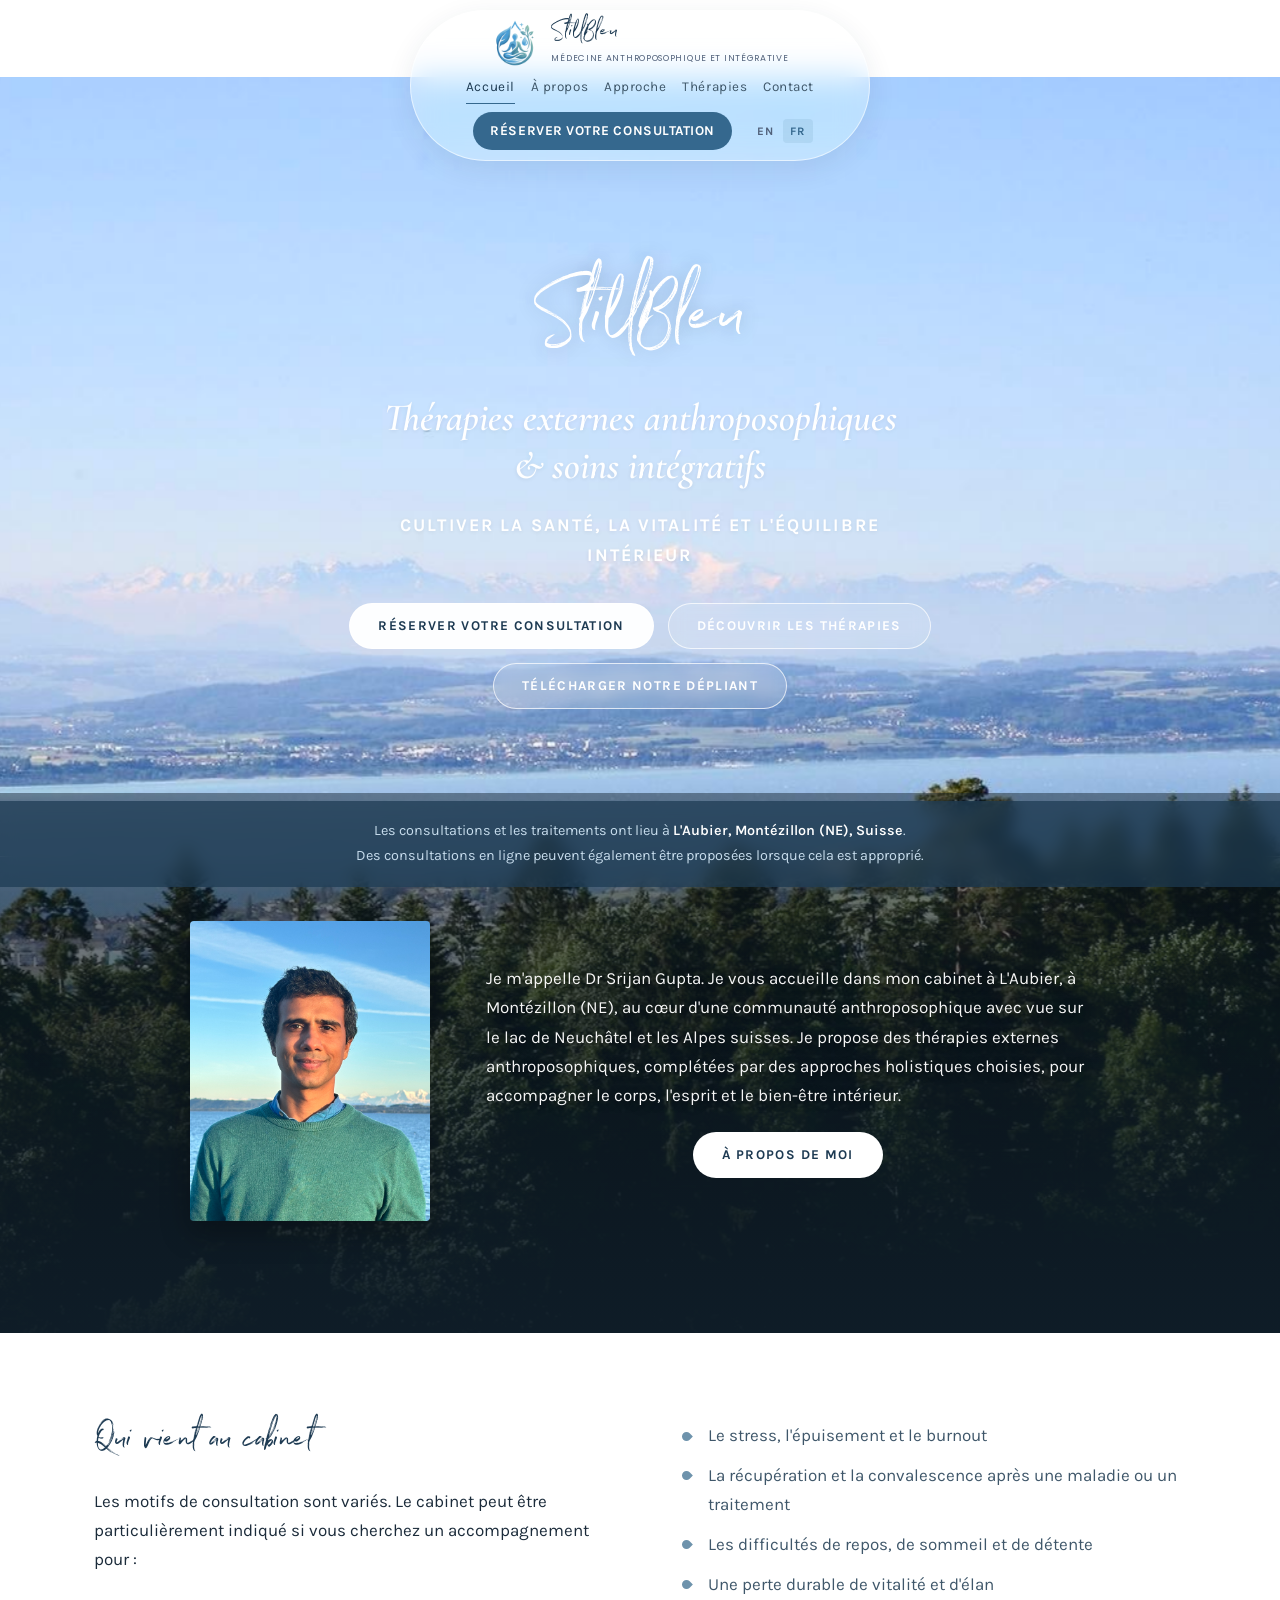
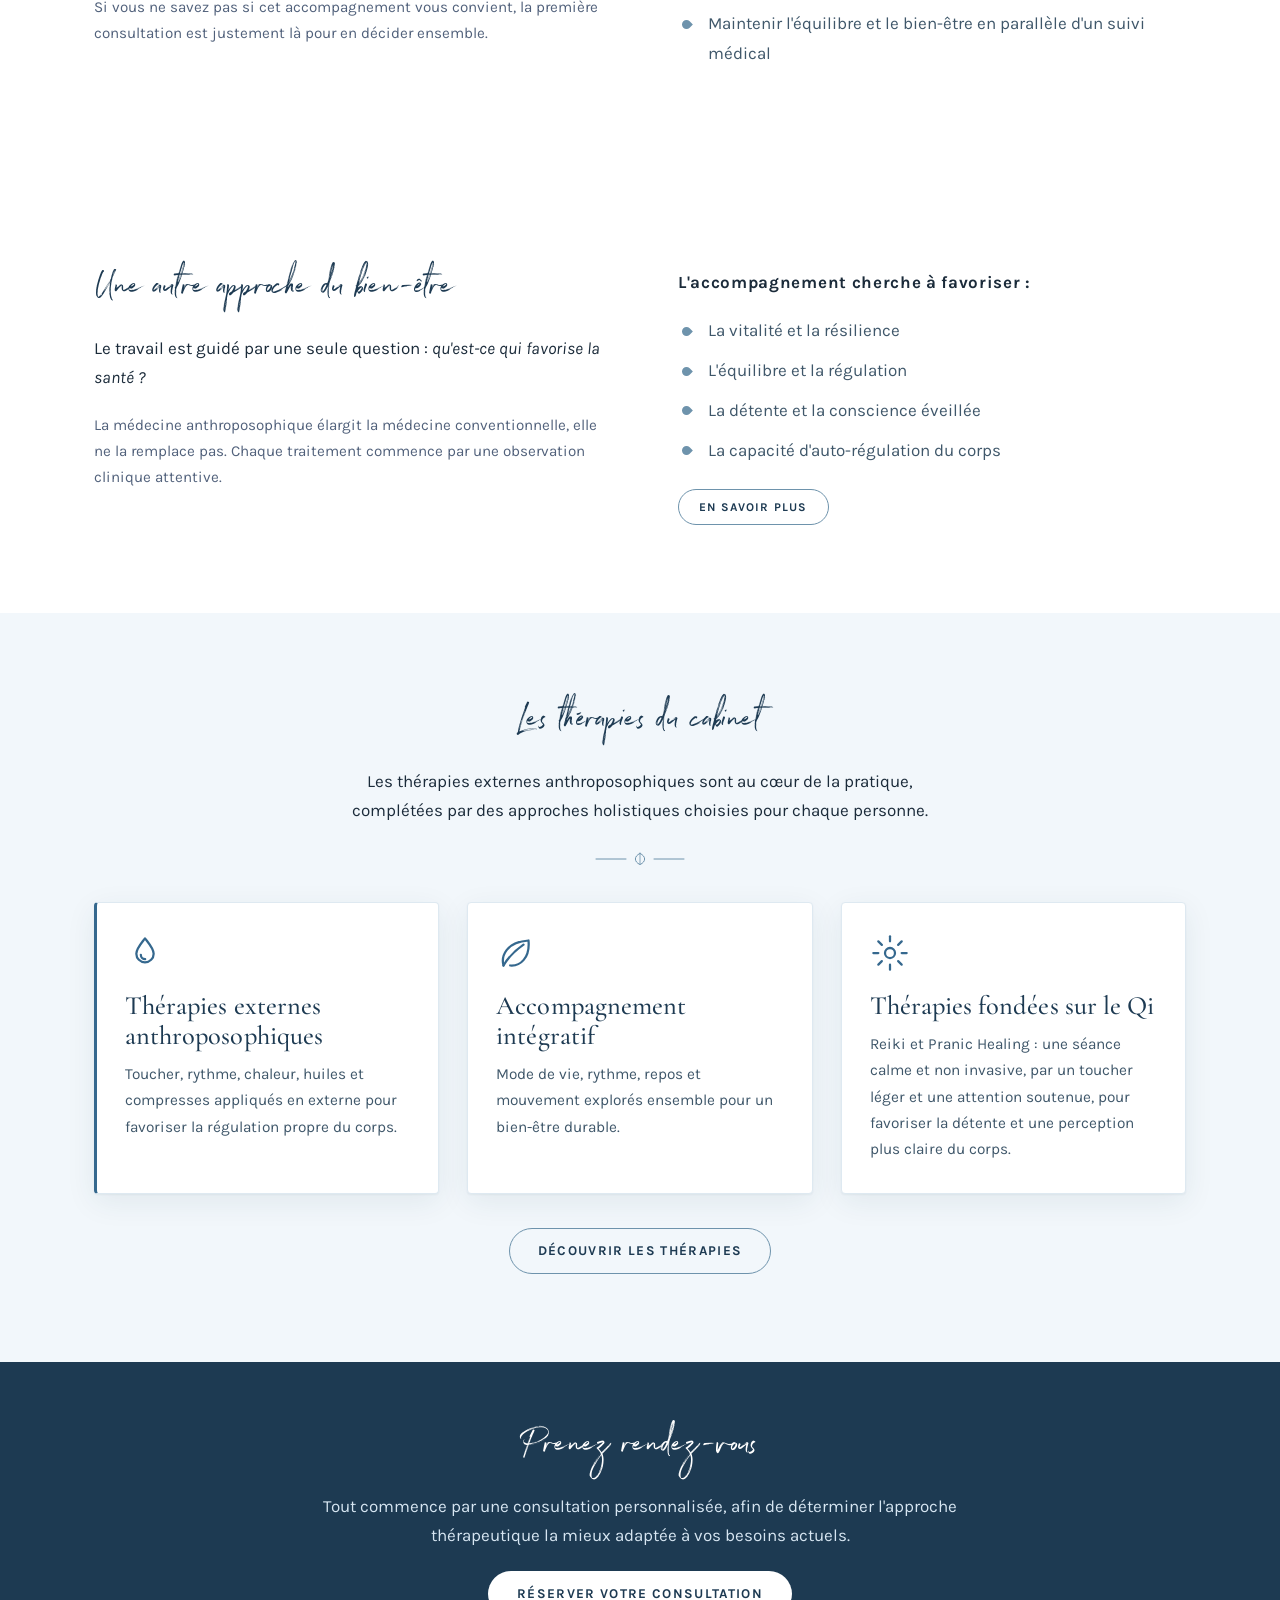
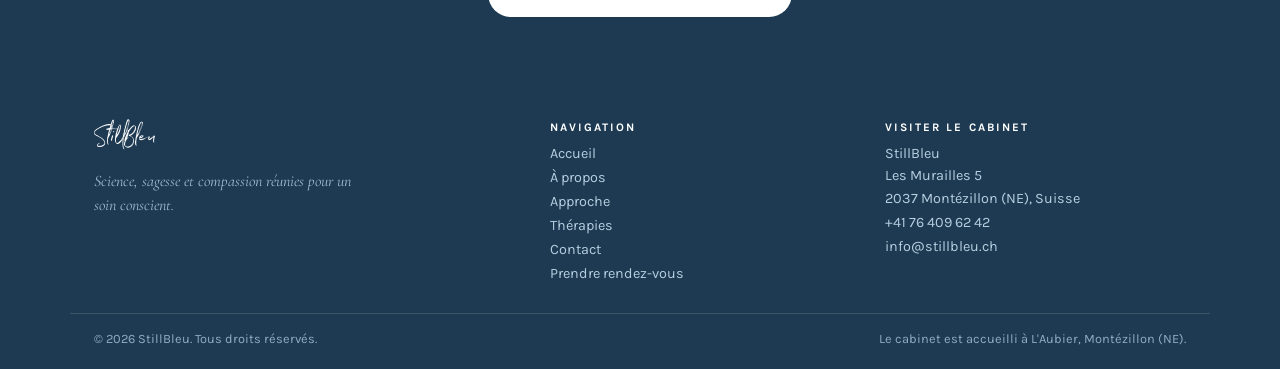
==== commit a6c10559: "Update styles and content across multiple pages; add new image and remove outdated one." ====
--- a/index.html
+++ b/index.html
@@ -14,7 +14,7 @@
 <link rel="preconnect" href="https://fonts.googleapis.com">
 <link rel="preconnect" href="https://fonts.gstatic.com" crossorigin>
 <link href="https://fonts.googleapis.com/css2?family=Prata&family=Poppins:wght@400;500&family=Cormorant+Garamond:ital,wght@0,300;0,400;0,500;0,600;1,400&family=Karla:wght@400;500;700&display=swap" rel="stylesheet">
-<link rel="stylesheet" href="assets/css/style.css?v=3">
+<link rel="stylesheet" href="assets/css/style.css?v=6">
 <script src="assets/js/i18n.js?v=2"></script>
 <style>html.lang-pending body{visibility:hidden}</style>
 <script>
@@ -39,9 +39,9 @@
     </button>
     <nav class="nav" id="nav">
       <a href="index.html" aria-current="page" data-i18n="nav.home">Home</a><a href="about.html" data-i18n="nav.about">About</a><a href="approach.html" data-i18n="nav.approach">Approach</a><a href="therapies.html" data-i18n="nav.therapies">Therapies</a><a href="contact.html" data-i18n="nav.contact">Contact</a>
+      <a class="nav-aubier" href="https://www.aubier.ch/fr/" target="_blank" rel="noopener noreferrer">L'Aubier</a>
       <a class="btn btn-primary btn-sm header-cta" href="booking.html" data-i18n="cta.book">Book your consultation</a>
       <div class="langs"><button class="lang-btn" type="button" data-lang="en" aria-pressed="true">EN</button><button class="lang-btn" type="button" data-lang="fr" aria-pressed="false">FR</button></div>
-      <a class="nav-aubier" href="https://www.aubier.ch/fr/" target="_blank" rel="noopener noreferrer">L'Aubier</a>
     </nav>
   </div>
 </header>
@@ -68,8 +68,18 @@
   <div class="locbar"><div class="wrap"><p data-i18n="loc.text">Consultations and treatments take place at <strong>L'Aubier, Montézillon (NE), Switzerland</strong>.<br>Online consultations may also be available where appropriate.</p></div></div>
 
 <section class="hero-intro">
-  <div class="wrap narrow">
-    <p class="lead" data-i18n="hero.text">Nestled in an anthroposophic community with a view over Lake Neuchâtel and the Swiss Alps, the clinic at L'Aubier in Montézillon (NE) offers anthroposophic external therapies supported by complementary holistic approaches for body, mind and inner well-being.</p>
+  <div class="wrap">
+    <div class="hero-intro-layout reveal">
+      <img class="hero-intro-portrait" src="assets/img/IMG_0607.jpeg" width="480" height="600"
+           loading="lazy" decoding="async" alt="Portrait of Dr Srijan Gupta"
+           data-i18n-attr="alt:hero.portrait.alt">
+      <div class="hero-intro-copy">
+        <p class="lead" data-i18n="hero.text">My name is Dr Srijan Gupta. I welcome you to my practice at L'Aubier in Montézillon (NE), nestled in an anthroposophic community with views over Lake Neuchâtel and the Swiss Alps. I offer anthroposophic external therapies alongside selected holistic approaches to support body, mind and inner well-being.</p>
+        <div class="hero-intro-action">
+          <a class="btn btn-light" href="about.html" data-i18n="hero.about">About me</a>
+        </div>
+      </div>
+    </div>
   </div>
 </section>
 </div>
--- a/assets/css/style.css
+++ b/assets/css/style.css
@@ -187,15 +187,16 @@
   position: absolute;
   inset: auto 0 0;
   z-index: 1;
-  height: clamp(280px, 38vh, 420px);
-  background: linear-gradient(180deg, rgba(15,29,40,0), rgba(15,29,40,.85));
+  height: clamp(520px, 60vh, 680px);
+  background: linear-gradient(180deg, rgba(15,29,40,.45), rgba(15,29,40,.98));
   pointer-events: none;
 }
 
 .hero {
   position: relative; z-index: 2; isolation: isolate; overflow: hidden;
   display: grid; align-items: center;
-  min-height: clamp(600px, 82vh, 840px);
+  min-height: max(calc(100vh - 120px), clamp(520px, 82vh, 840px));
+  min-height: max(calc(100svh - 120px), clamp(520px, 82vh, 840px));
   padding: 140px 0 80px;
   background: transparent;
 }
@@ -261,6 +262,30 @@
 .hero-intro p {
   max-width: 72ch; margin: 0 auto; color: rgba(255,255,255,.96);
   text-shadow: 0 2px 8px rgba(0,0,0,.56);
+}
+.hero-intro-layout {
+  display: grid;
+  grid-template-columns: minmax(180px, 240px) minmax(0, 1fr);
+  align-items: center;
+  gap: clamp(24px, 5vw, 56px);
+  max-width: 900px;
+  margin-inline: auto;
+}
+.hero-intro-portrait {
+  width: 100%;
+  max-width: 240px;
+  aspect-ratio: 4 / 5;
+  object-fit: cover;
+  object-position: center;
+  border-radius: var(--r);
+  box-shadow: 0 12px 30px rgba(0,0,0,.3);
+}
+.hero-intro-copy > .lead { max-width: none; margin: 0; text-align: left; }
+.hero-intro-action { display: flex; justify-content: center; margin-top: 1.35rem; }
+@media (max-width: 640px) {
+  .hero-intro-layout { grid-template-columns: minmax(0, 1fr); gap: 24px; }
+  .hero-intro-portrait { max-width: 180px; }
+  .hero-intro-copy > .lead { text-align: center; }
 }
 
 .locbar {
@@ -355,6 +380,15 @@
   border-radius: var(--r);
   box-shadow: var(--shadow);
 }
+.sauna-body {
+  display: grid;
+  grid-template-columns: minmax(0, 1fr) minmax(220px, 320px);
+  align-items: center;
+  gap: clamp(24px, 4vw, 44px);
+}
+.sauna-photo { width: 100%; max-width: 460px; margin: 0; justify-self: end; }
+.sauna-photo img { display: block; width: 100%; height: auto; border-radius: var(--r); }
+.form-actions { display: flex; justify-content: center; margin-top: 1.2rem; }
 
 .pill-row { display: flex; flex-wrap: wrap; gap: 9px; margin: 1.3rem 0 0; padding: 0; list-style: none; }
 .feature .pill-row { justify-content: flex-end; align-content: center; margin: 0; }
@@ -380,6 +414,8 @@
 @media (max-width: 760px) {
   .eurythmy-body { grid-template-columns: 1fr; }
   .eurythmy-portrait { justify-self: center; }
+  .sauna-body { grid-template-columns: 1fr; }
+  .sauna-photo { justify-self: center; }
 }
 
 /* ---------- definition table ------------------------------------------ */
@@ -534,21 +570,18 @@
   .langs { margin: 16px 0 0; }
   .nav .nav-aubier {
     display: block;
-    align-self: flex-end;
+    align-self: stretch;
     width: auto;
-    margin-top: 14px;
-    padding: 8px 0 0;
-    border-top: 1px solid var(--line);
-    border-bottom: 0;
-    color: var(--green-dk);
-    font-family: var(--serif);
-    font-size: .95rem;
-    text-align: right;
+    text-align: left;
   }
 }
 
 @media (max-width: 860px) {
-  .hero { min-height: 680px; padding: 130px 0 64px; }
+  .hero {
+    min-height: max(520px, calc(100vh - 120px));
+    min-height: max(520px, calc(100svh - 120px));
+    padding: 130px 0 64px;
+  }
 }
 
 @media (prefers-reduced-motion: reduce) {
@@ -758,26 +791,59 @@
 /* small screens: keep room for the menu button */
 .brand { min-width: 0; }
 @media (max-width: 640px) {
-  .site-header { margin-bottom: -108px; }
+  .site-header { margin-bottom: -72px; }
   .header-inner {
-    flex-direction: column;
-    width: 63vw;
-    min-width: 200px;
-    max-width: 760px;
-    gap: 6px;
-    min-height: 0;
+    position: relative;
+    flex-direction: row;
+    width: 100%;
+    min-width: 0;
+    max-width: 560px;
+    justify-content: center;
+    gap: 0;
+    min-height: 64px;
     margin-top: 0;
-    padding: 8px;
-  }
-  .brand { position: static; transform: none; }
-  .nav-toggle { position: static; transform: none; order: 0; }
-  .nav { top: 128px; max-height: calc(100vh - 128px); }
-  .header-inner { min-height: 0; }
+    padding: 8px 56px 8px 16px;
+  }
+  .brand {
+    position: absolute;
+    left: 50%;
+    transform: translateX(-50%);
+    margin: 0;
+  }
+  .nav-toggle {
+    position: absolute;
+    top: 50%;
+    right: 8px;
+    transform: translateY(-50%);
+    order: 0;
+  }
+  .nav {
+    top: 72px;
+    max-height: calc(100dvh - 80px);
+    display: grid;
+    grid-template-columns: repeat(2, minmax(0, 1fr));
+    align-items: center;
+    gap: 0 16px;
+    padding: 10px 20px 16px;
+  }
+  .nav a { padding: 8px 0; font-size: .92rem; white-space: normal; }
+  .nav a.btn.header-cta {
+    grid-column: 1 / -1;
+    width: 100%;
+    margin: 8px 0 0;
+    padding: 10px 14px;
+  }
+  .nav .langs { grid-column: 1; justify-self: start; margin: 8px 0 0; }
+  .nav .nav-aubier {
+    grid-column: 1 / -1;
+    justify-self: stretch;
+  }
   .brand { min-width: 0; gap: 8px; }
   .brand-mark { width: 40px; height: 40px; }
   .brand-name { font-size: 1.35rem; }
   .brand-sub { max-width: 175px; white-space: normal; font-size: .43rem; letter-spacing: .06em; }
   .hero h1 { font-size: clamp(3.5rem, 16vw, 5rem); }
+  .btn { max-width: 100%; padding: 12px 18px; white-space: normal; text-align: center; }
 }
 
 h1, h2, h3 {
